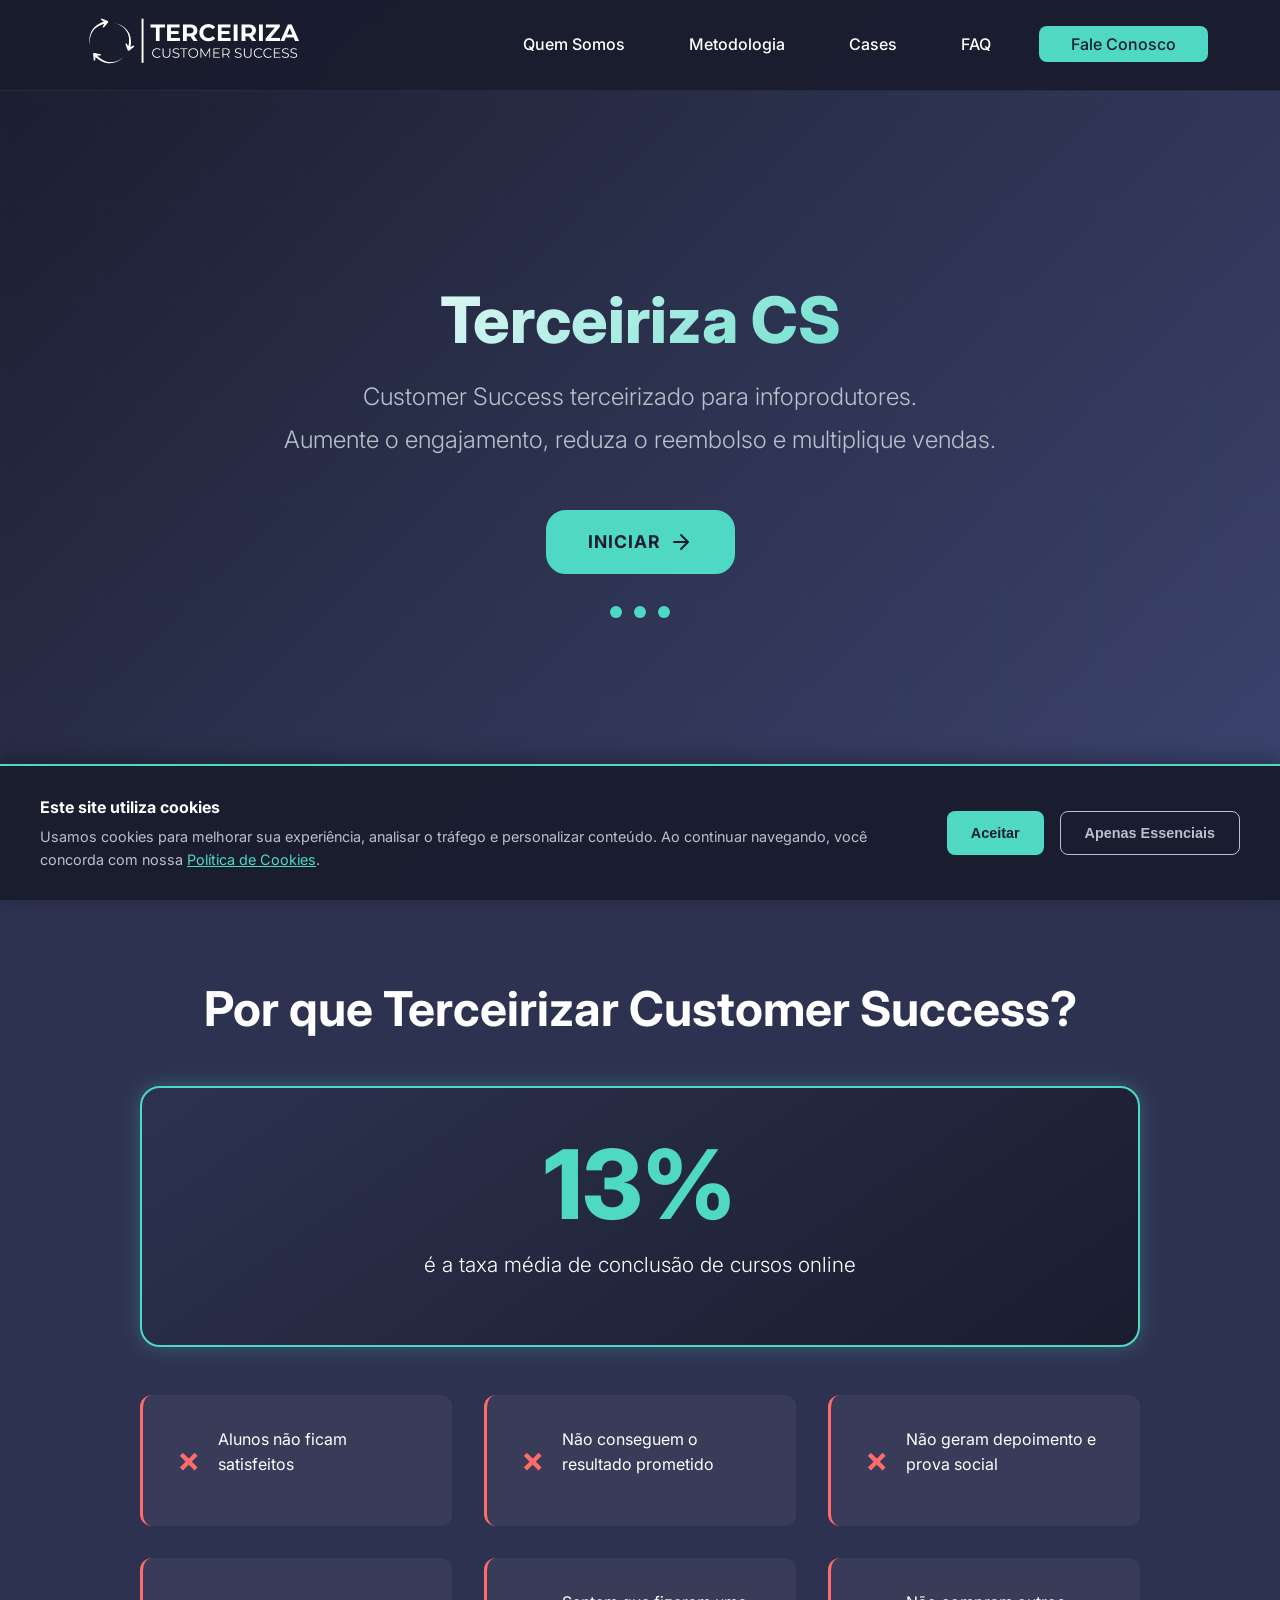
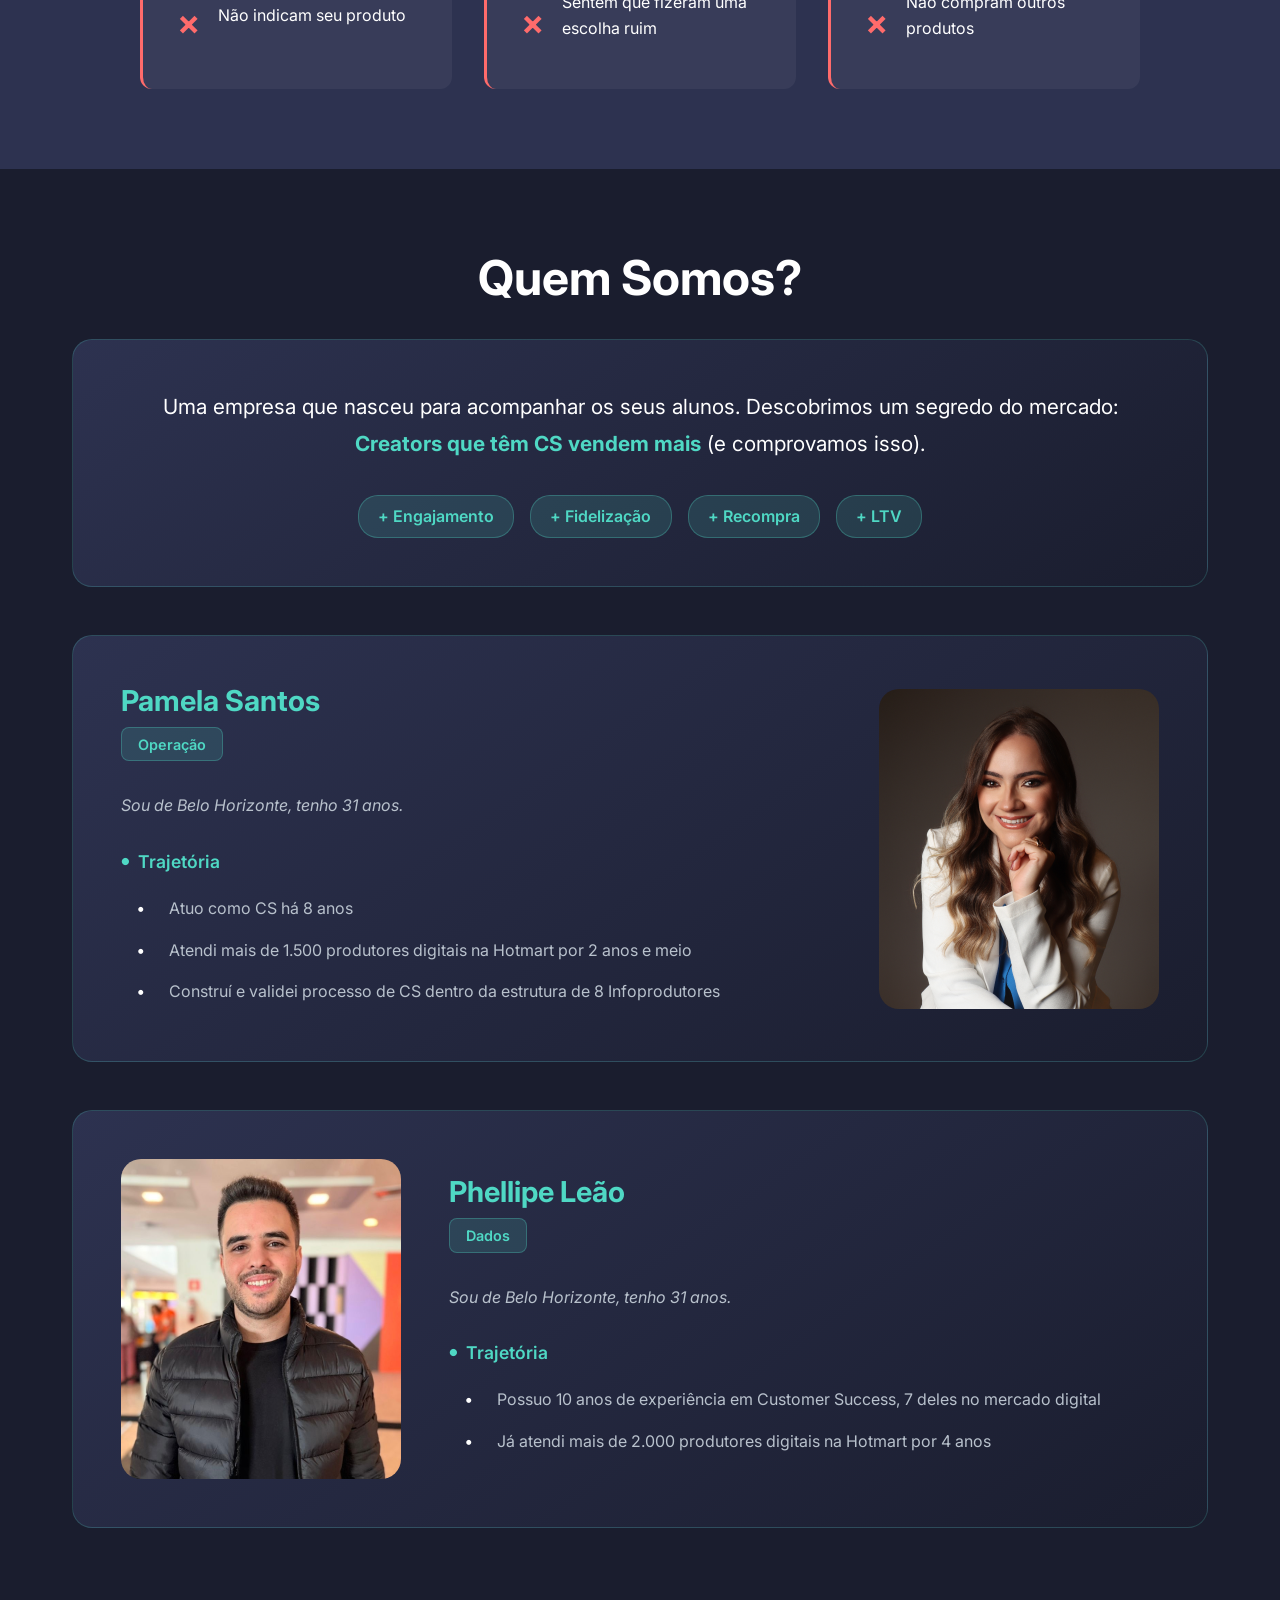
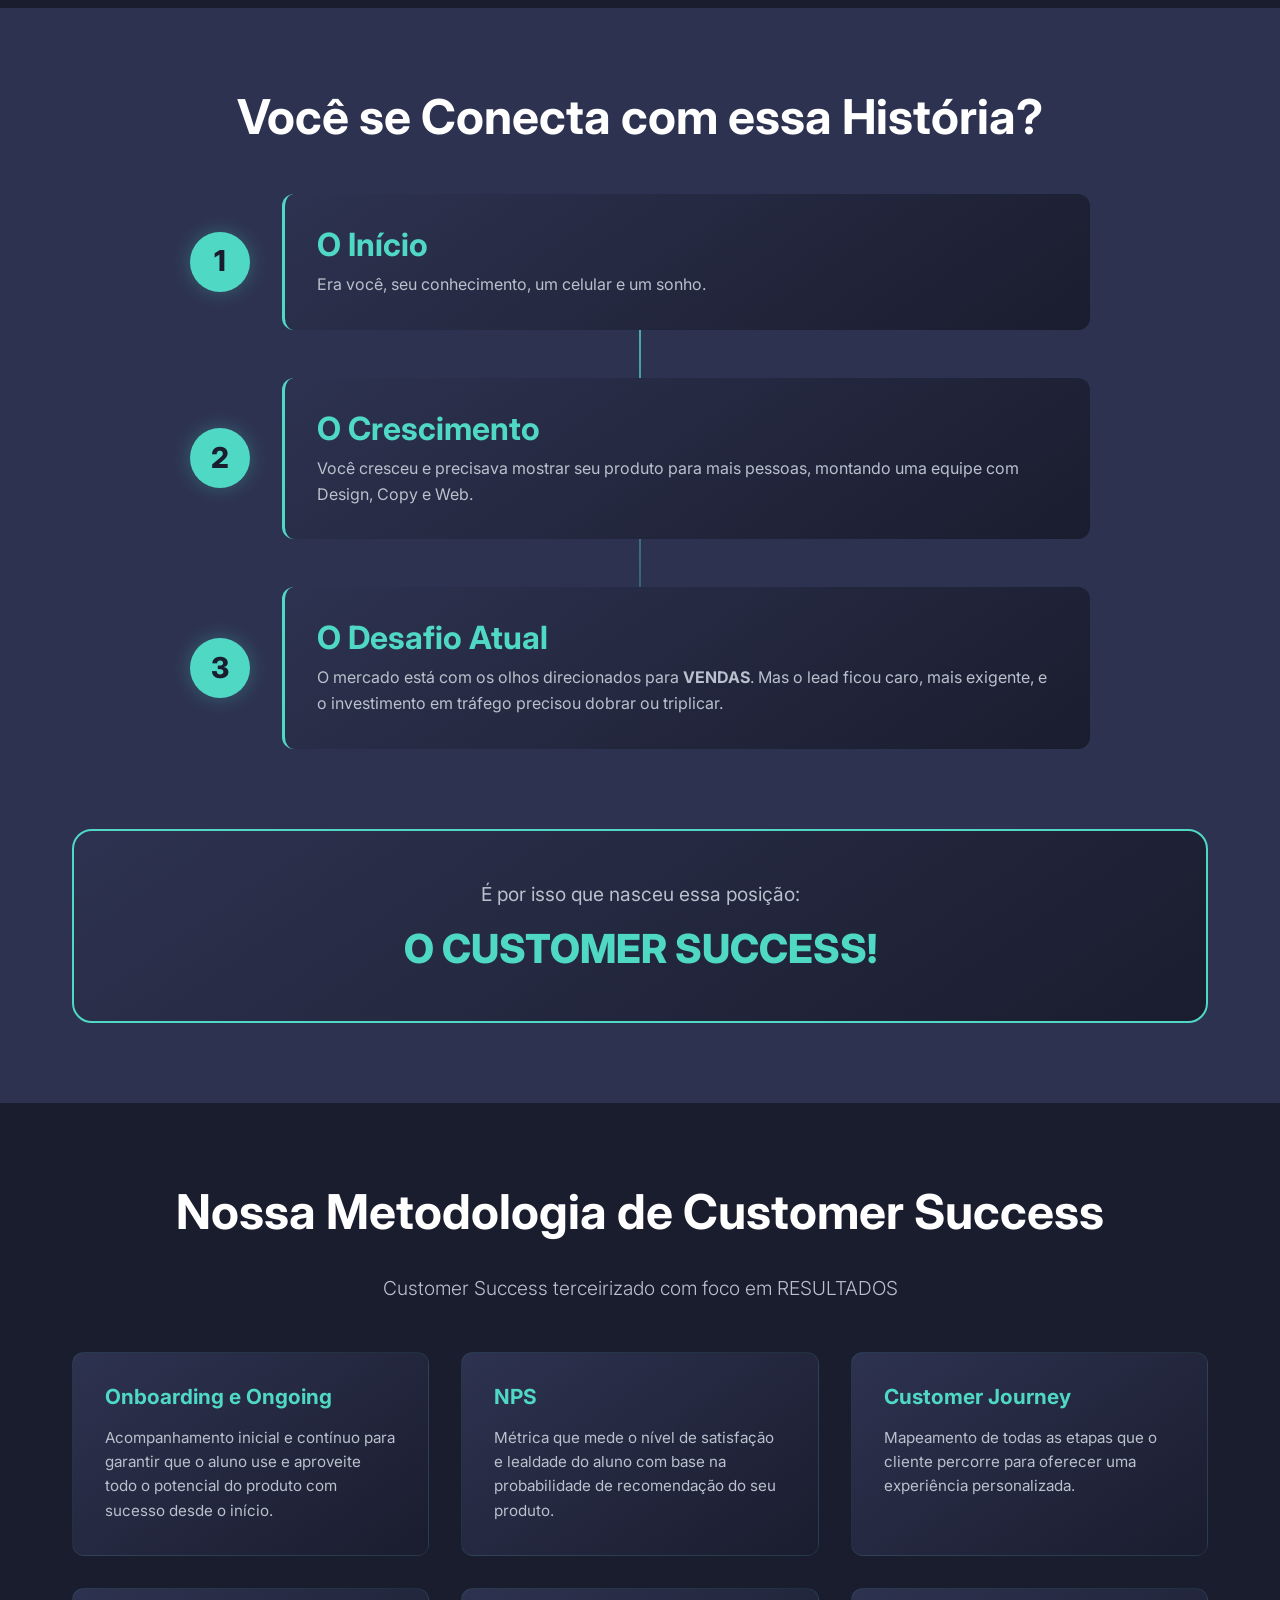
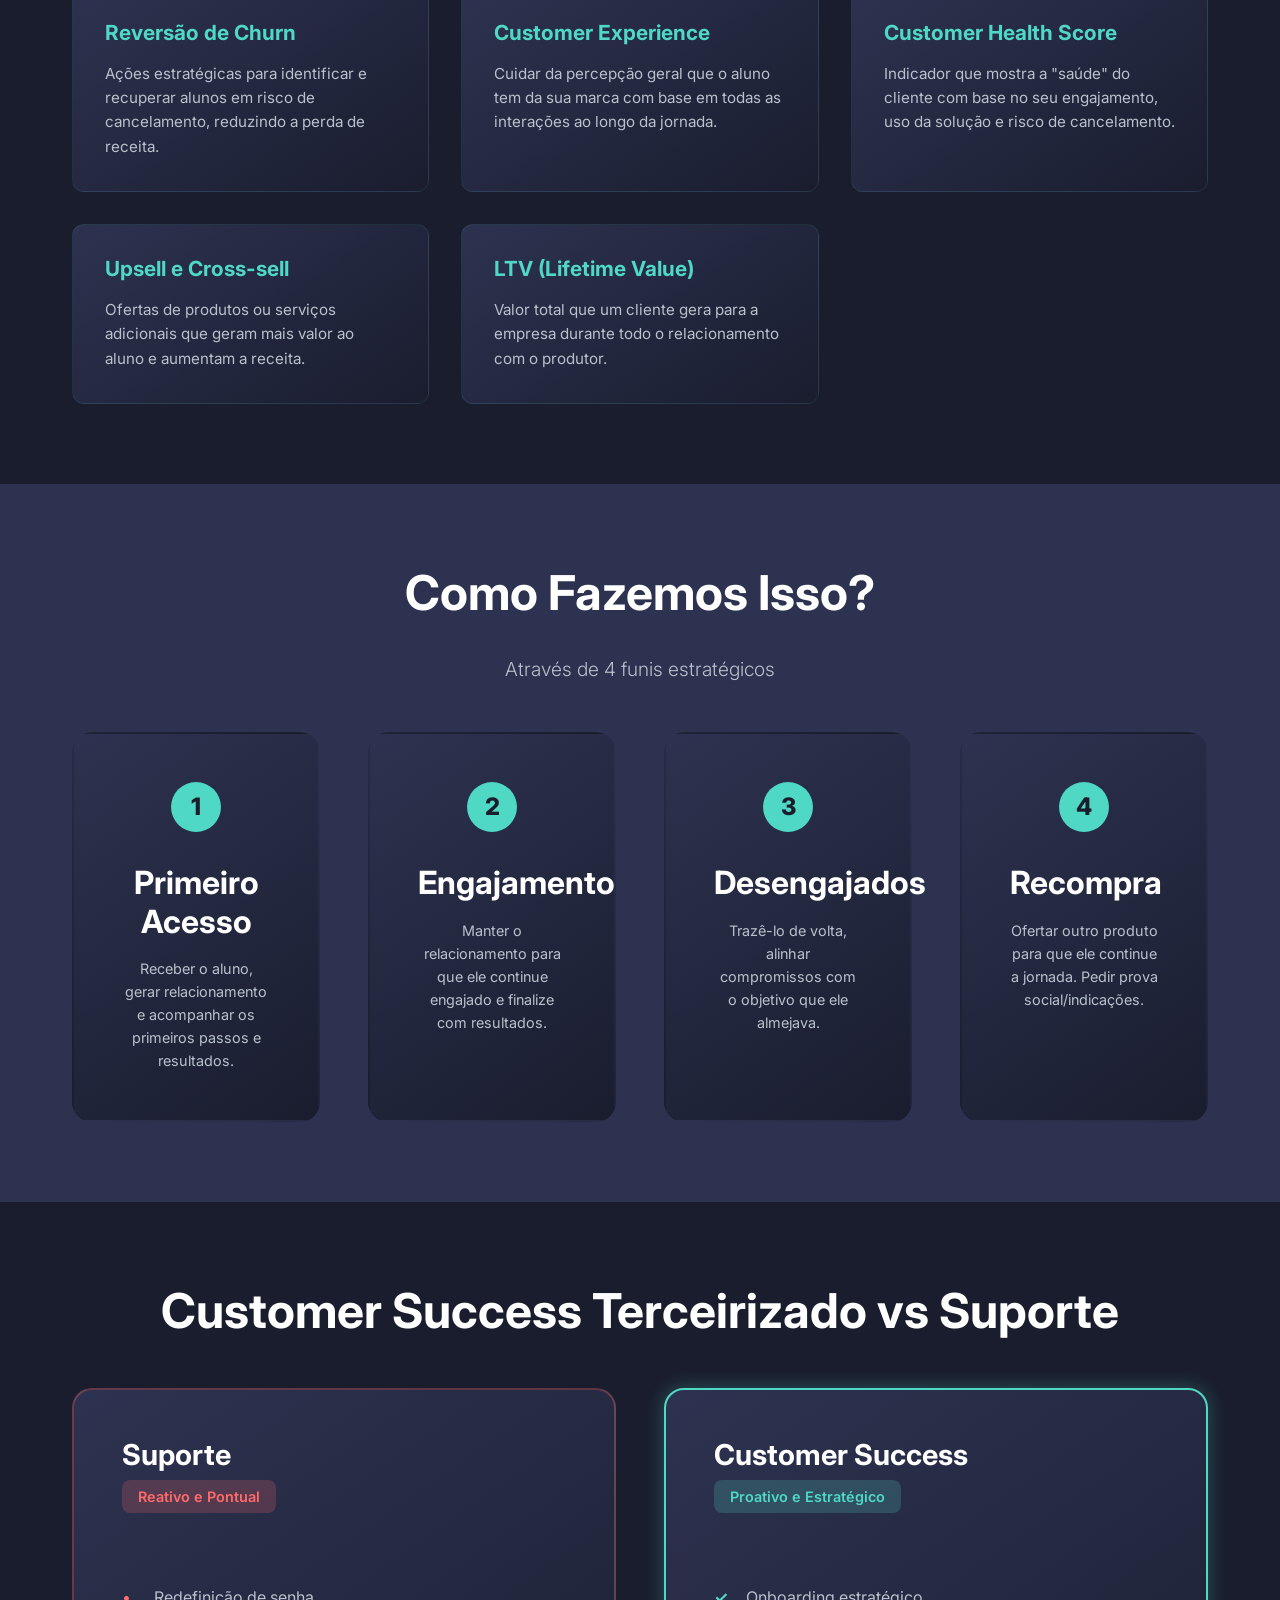
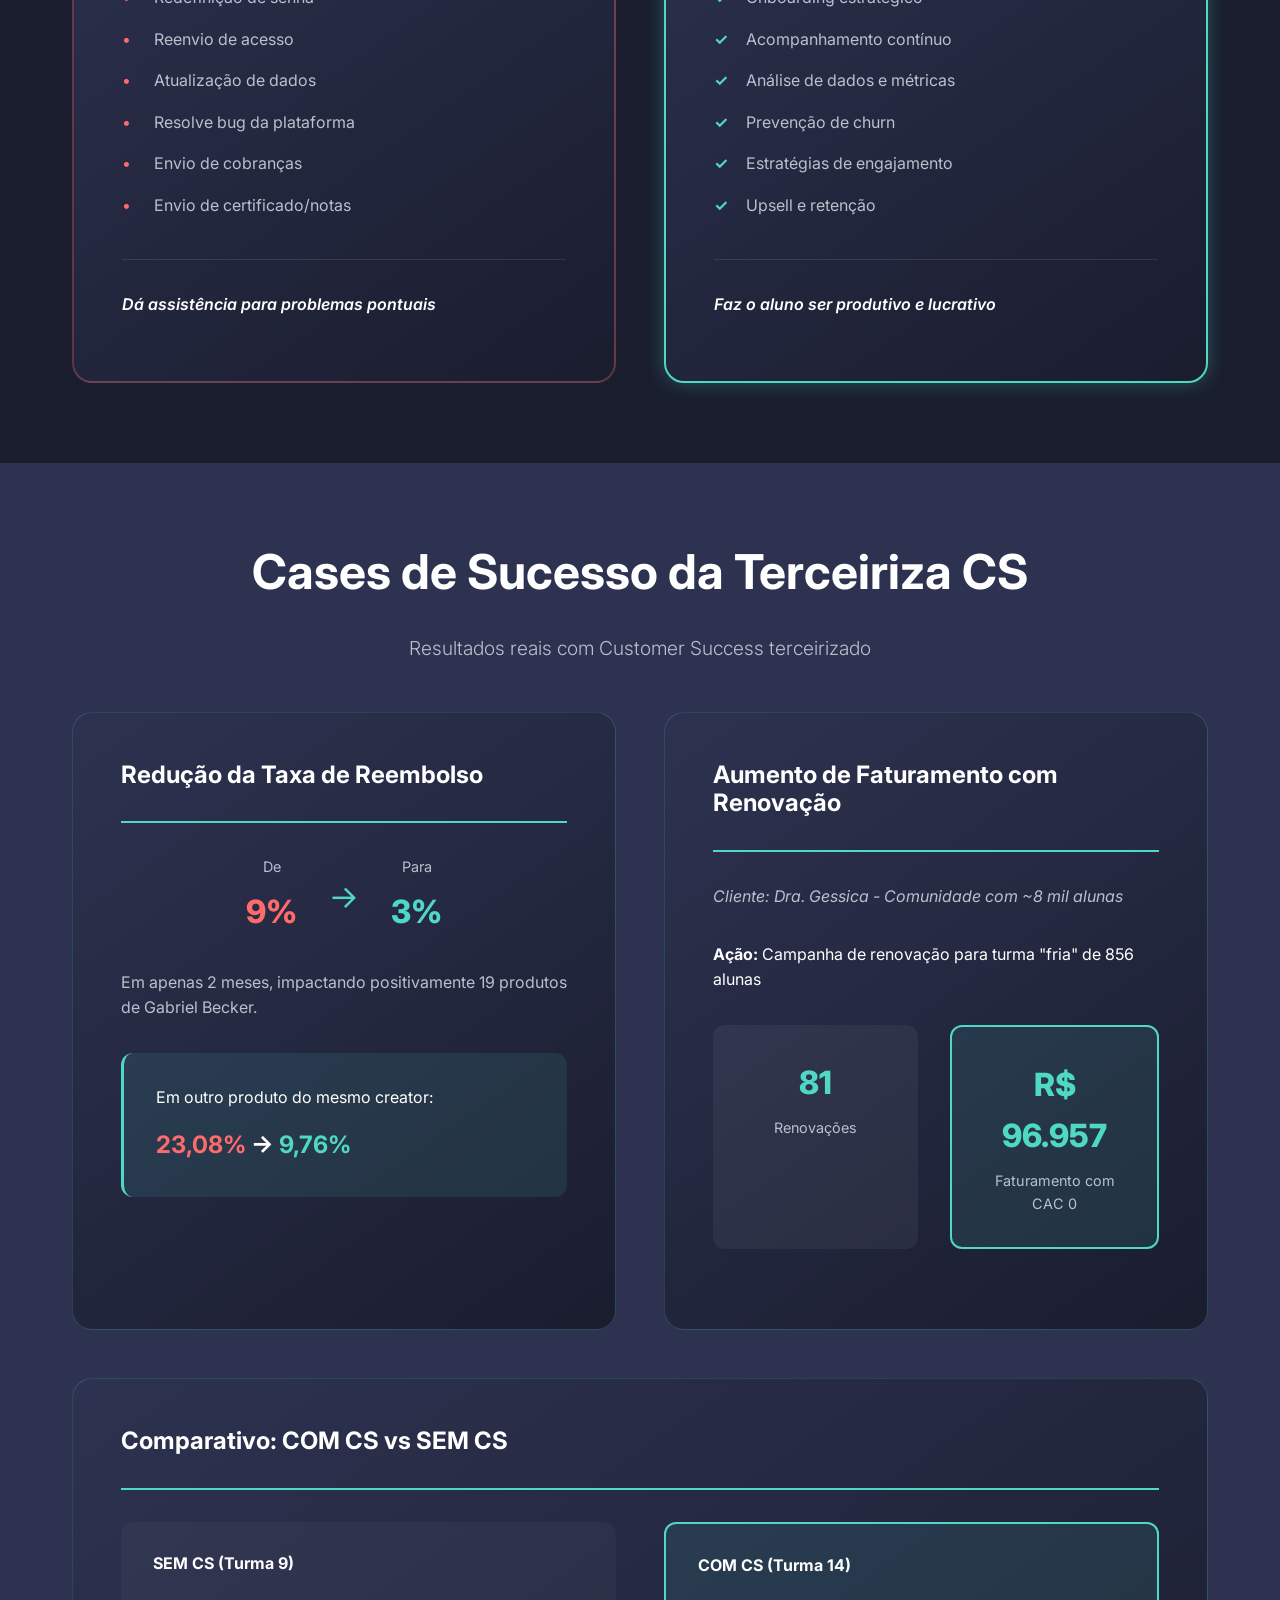
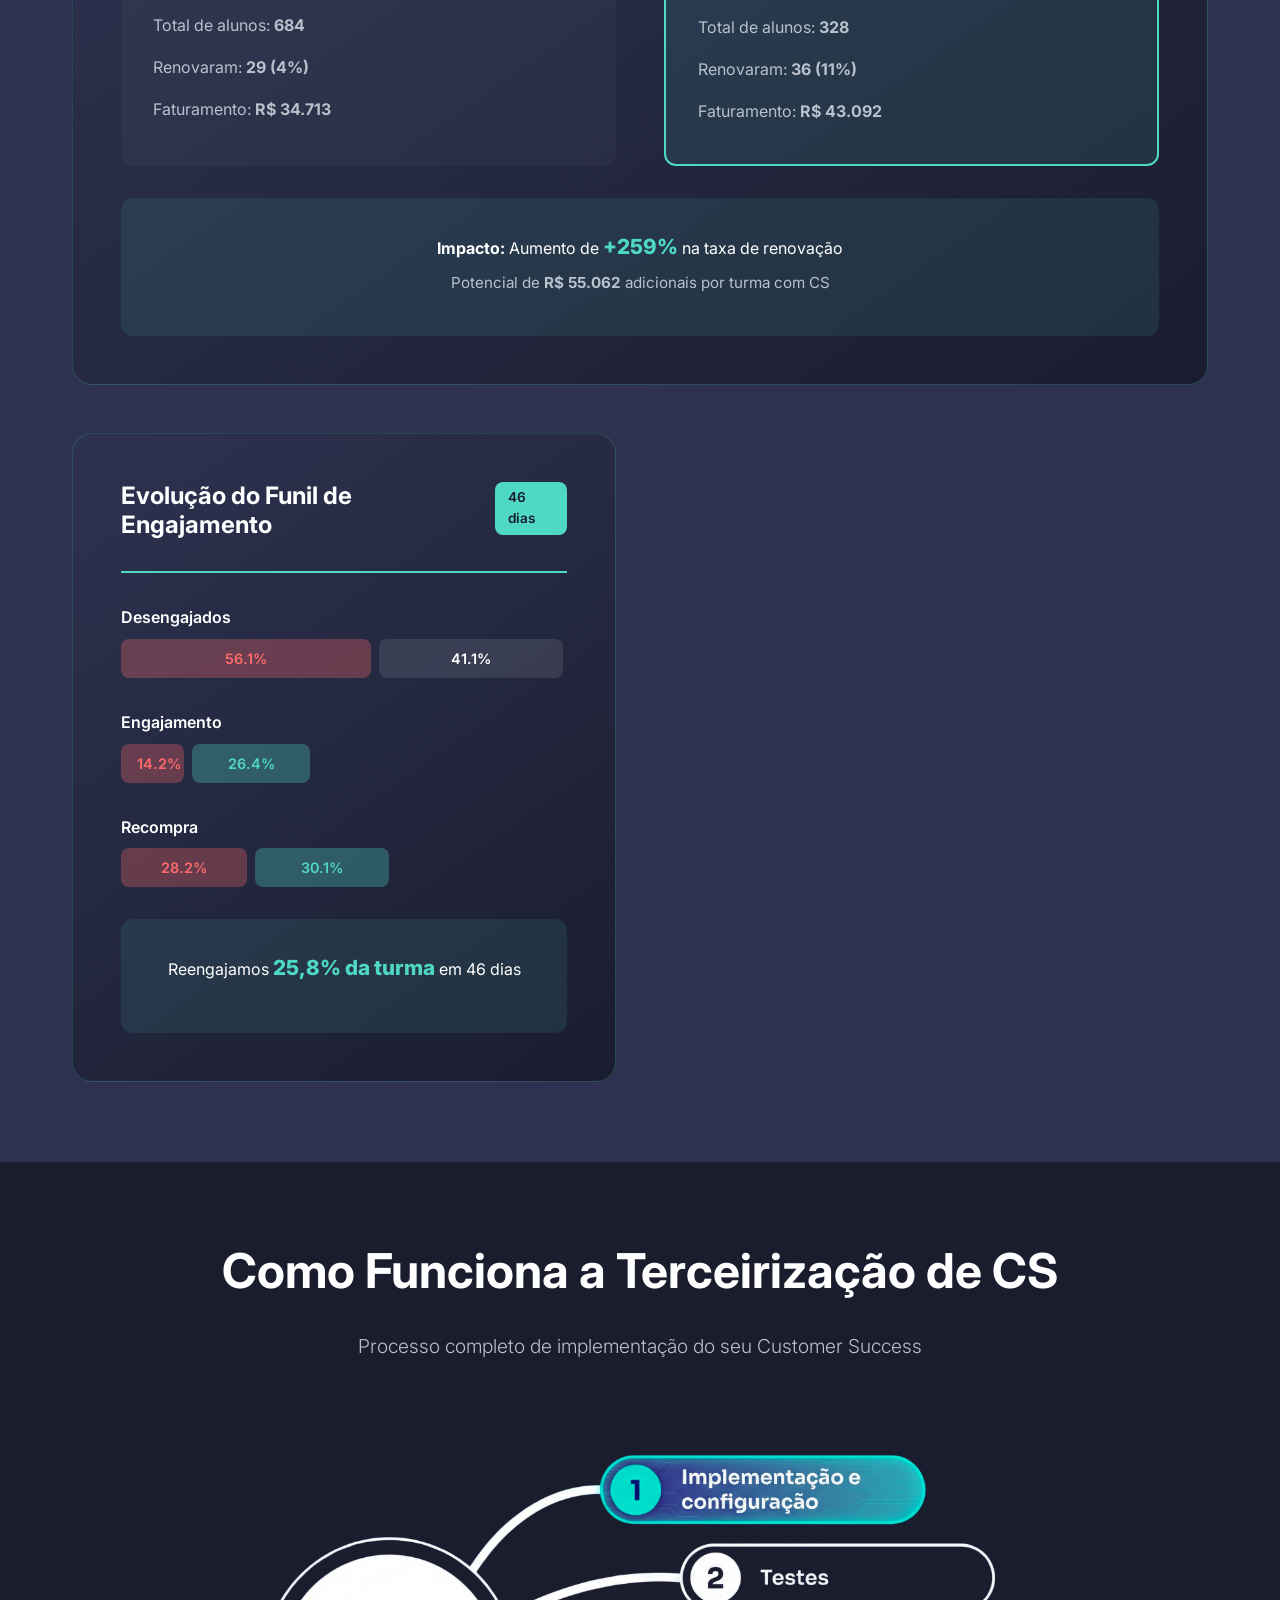
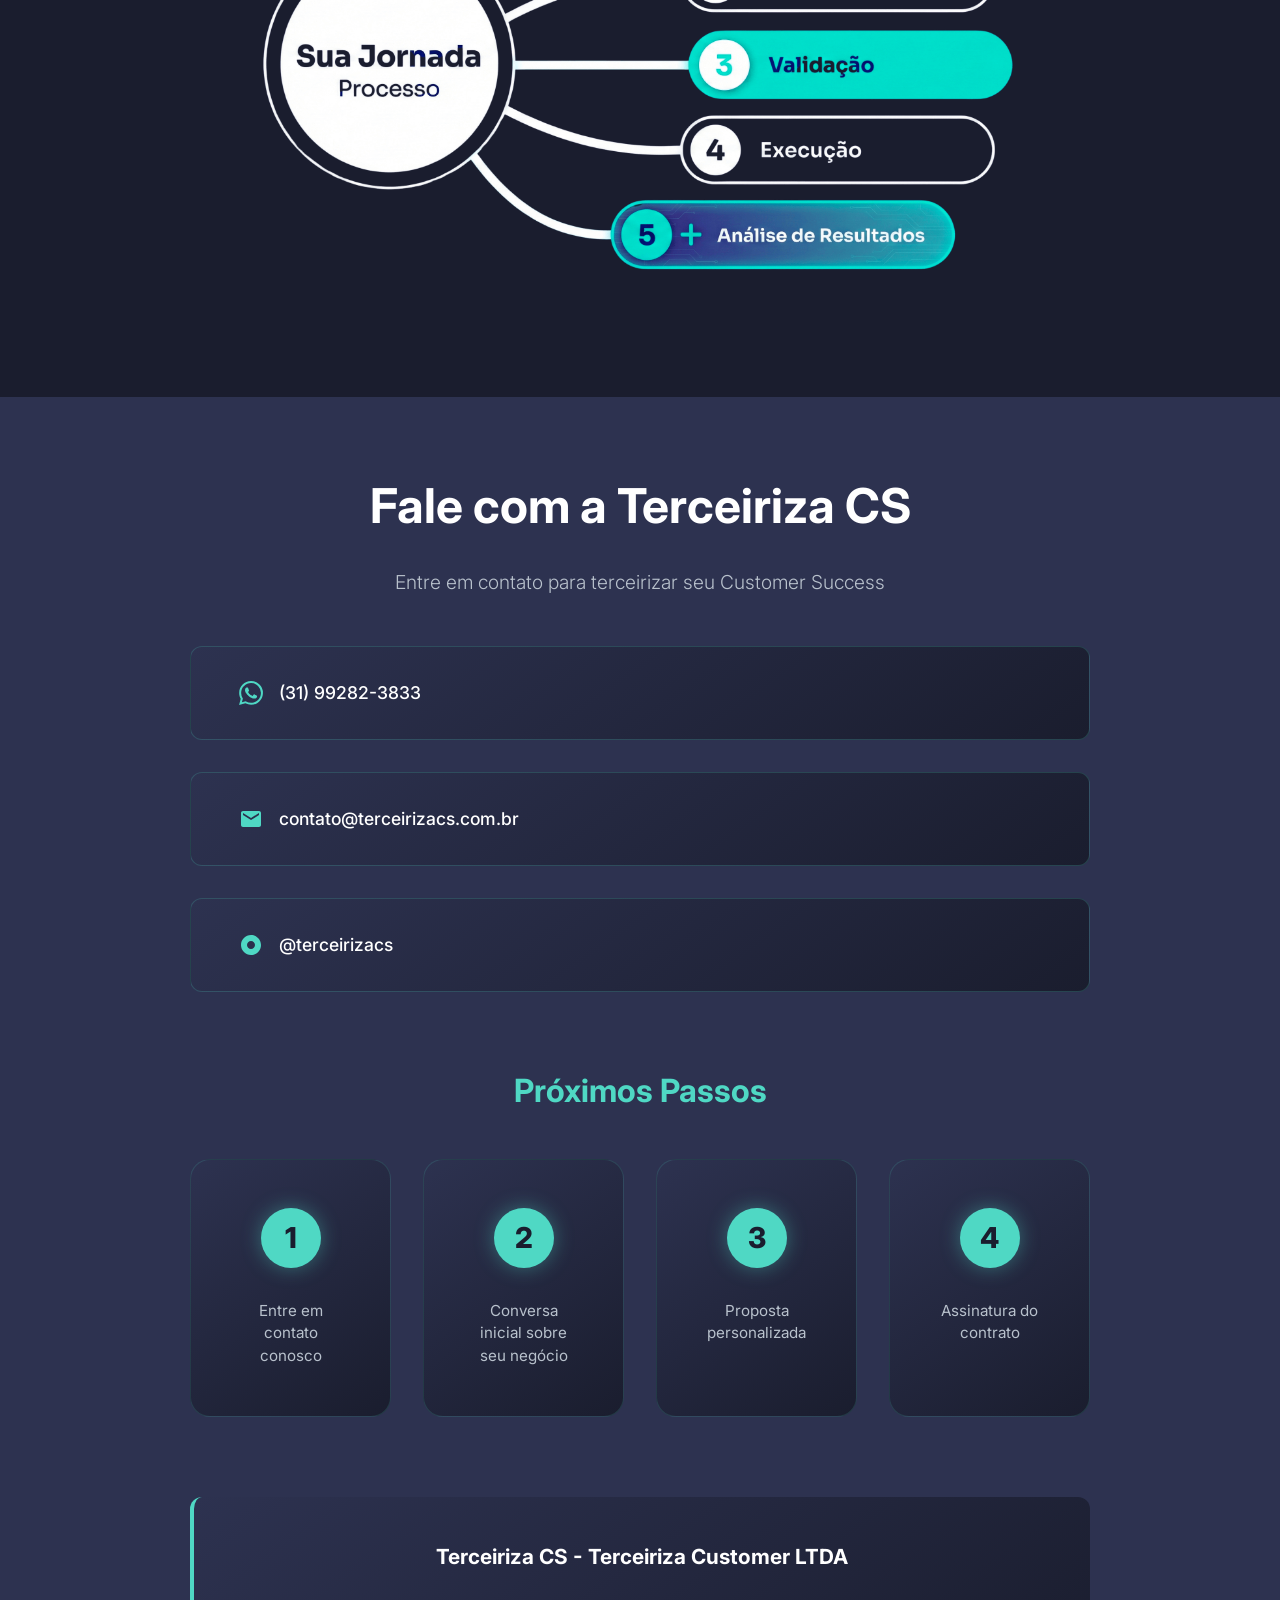
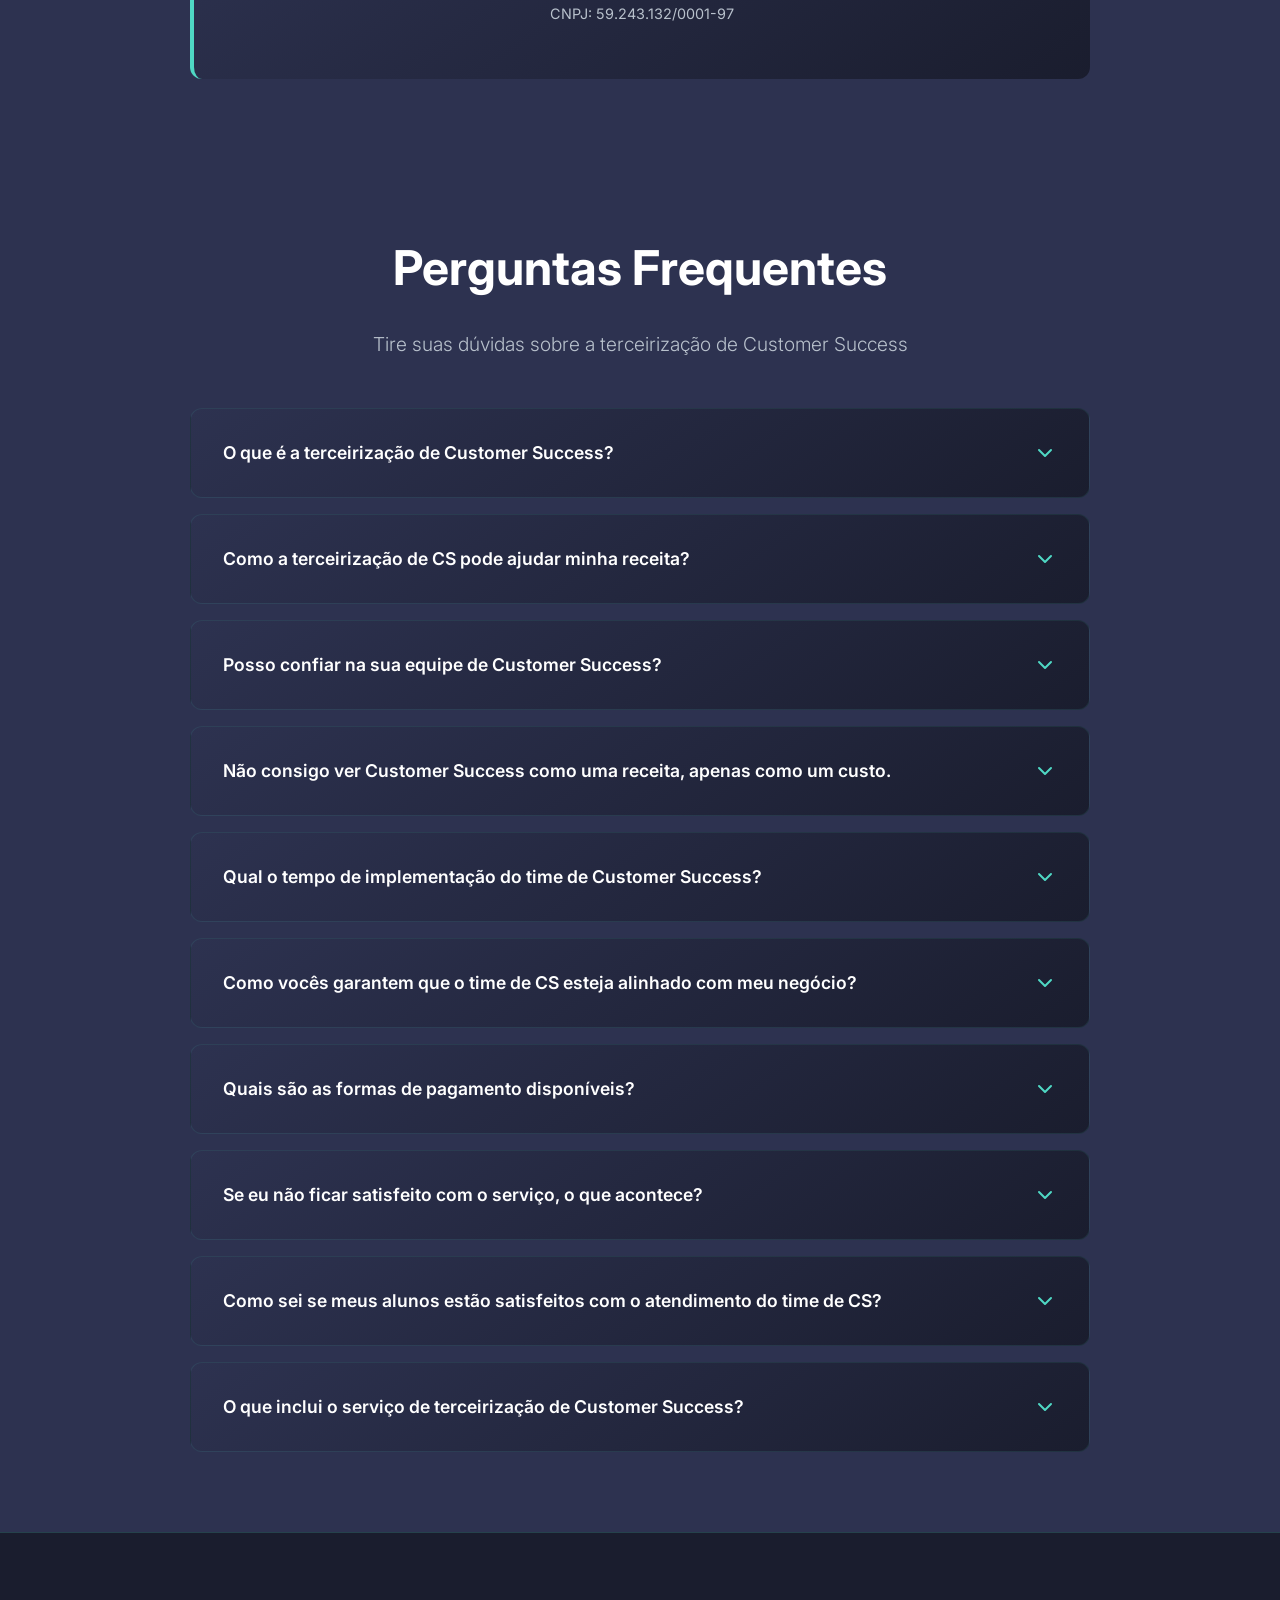
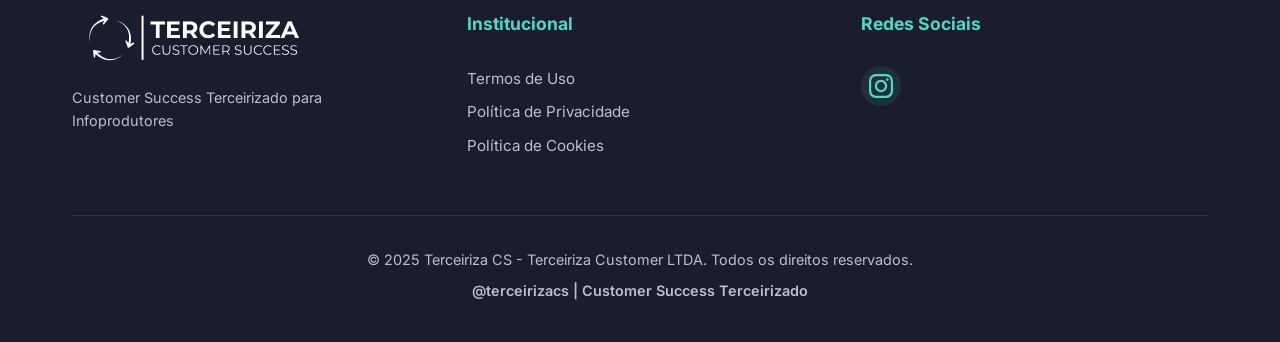
==== index.html @ a87be026 "Site central terceirizacs.com.br" ====
<!DOCTYPE html>
<html lang="pt-BR">

<head>
    <meta charset="UTF-8">
    <meta name="viewport" content="width=device-width, initial-scale=1.0">
    <meta name="description"
        content="Terceiriza CS - Customer Success especializado para infoprodutores. Aumente a conclusão de cursos, reduza churn e multiplique suas vendas com nossa equipe de CS terceirizada.">
    <meta name="keywords"
        content="terceiriza cs, customer success terceirizado, cs para infoprodutores, terceirização customer success, gestão de alunos, conclusão de cursos online, redução de churn, cs infoprodutos, customer success digital">
    <meta name="author" content="Terceiriza CS - Terceiriza Customer LTDA">
    <title>Terceiriza CS | Customer Success Terceirizado para Infoprodutores</title>

    <!-- Open Graph / Facebook -->
    <meta property="og:type" content="website">
    <meta property="og:url" content="https://terceirizacs.com.br/">
    <meta property="og:title" content="Terceiriza CS | Customer Success para Infoprodutores">
    <meta property="og:description"
        content="Aumente a conclusão de cursos e reduza churn com nossa equipe especializada de Customer Success terceirizado.">
    <meta property="og:image" content="https://terceirizacs.com.br/assets/og-image.png">
    <meta property="og:image:width" content="1200">
    <meta property="og:image:height" content="630">
    <meta property="og:image:alt" content="Terceiriza CS - Customer Success Terceirizado">

    <!-- Twitter -->
    <meta property="twitter:card" content="summary_large_image">
    <meta property="twitter:url" content="https://terceirizacs.com.br/">
    <meta property="twitter:title" content="Terceiriza CS | Customer Success para Infoprodutores">
    <meta property="twitter:description"
        content="Aumente a conclusão de cursos e reduza churn com nossa equipe especializada de Customer Success terceirizado.">
    <meta property="twitter:image" content="https://terceirizacs.com.br/assets/og-image.png">

    <!-- Canonical URL -->
    <link rel="canonical" href="https://terceirizacs.com.br/">

    <!-- Favicons (Otimizado para Vercel) -->
    <link rel="icon" type="image/png" sizes="32x32" href="/assets/favicon.png">
    <link rel="apple-touch-icon" href="/assets/favicon.png">
    <meta name="theme-color" content="#4fd8c4">

    <link rel="stylesheet" href="css/style.css">
    <link rel="preconnect" href="https://fonts.googleapis.com">
    <link rel="preconnect" href="https://fonts.gstatic.com" crossorigin>
    <link href="https://fonts.googleapis.com/css2?family=Inter:wght@300;400;600;700;800&display=swap" rel="stylesheet">

    <!-- Structured Data -->
    <script type="application/ld+json">
    {
      "@context": "https://schema.org",
      "@type": "ProfessionalService",
      "name": "Terceiriza CS",
      "legalName": "Terceiriza Customer LTDA",
      "url": "https://terceirizacs.com.br",
      "logo": "https://terceirizacs.com.br/assets/logo.png",
      "description": "Customer Success terceirizado especializado para infoprodutores. Aumentamos a conclusão de cursos, reduzimos churn e multiplicamos vendas.",
      "founder": {
        "@type": "Person",
        "name": "Pamela Santos",
        "jobTitle": "Especialista em Customer Success"
      },
      "contactPoint": {
        "@type": "ContactPoint",
        "telephone": "+55-31-99282-3833",
        "contactType": "Customer Service",
        "email": "contato@terceirizacs.com.br"
      },
      "sameAs": [
        "https://www.instagram.com/terceirizacs"
      ]
    }
    </script>
</head>

<body>
    <!-- Header/Navigation -->
    <header class="header">
        <nav class="nav-container">
            <div class="logo">
                <img src="assets/logo.png" alt="Terceiriza CS - Customer Success para Infoprodutores" class="logo-img">
            </div>
            <ul class="nav-menu">
                <li><a href="#quem-somos">Quem Somos</a></li>
                <li><a href="#metodologia">Metodologia</a></li>
                <li><a href="#cases">Cases</a></li>
                <li><a href="#faq">FAQ</a></li>
                <li><a href="#contato" class="btn-contato">Fale Conosco</a></li>
            </ul>
            <div class="hamburger">
                <span></span>
                <span></span>
                <span></span>
            </div>
        </nav>
    </header>

    <!-- Hero Section -->
    <section class="hero">
        <div class="hero-content">
            <h1 class="hero-title">Terceiriza CS</h1>
            <p class="hero-subtitle">
                Customer Success terceirizado para infoprodutores.<br>
                Aumente o engajamento, reduza o reembolso e multiplique vendas.
            </p>
            <a href="#contato" class="btn-primary">
                INICIAR
                <svg width="24" height="24" viewBox="0 0 24 24" fill="none" xmlns="http://www.w3.org/2000/svg">
                    <path d="M5 12H19M19 12L12 5M19 12L12 19" stroke="currentColor" stroke-width="2"
                        stroke-linecap="round" stroke-linejoin="round" />
                </svg>
            </a>
        </div>
        <div class="hero-dots">
            <span class="dot"></span>
            <span class="dot"></span>
            <span class="dot"></span>
        </div>
    </section>

    <!-- O Problema Section -->
    <section class="problema-section">
        <div class="container">
            <div class="problema-content">
                <h2 class="section-title">Por que Terceirizar Customer Success?</h2>
                <div class="stat-highlight">
                    <span class="stat-number">13%</span>
                    <p class="stat-text">é a taxa média de conclusão de cursos online</p>
                </div>
                <div class="problema-grid">
                    <div class="problema-item">
                        <div class="problema-icon">✗</div>
                        <p>Alunos não ficam satisfeitos</p>
                    </div>
                    <div class="problema-item">
                        <div class="problema-icon">✗</div>
                        <p>Não conseguem o resultado prometido</p>
                    </div>
                    <div class="problema-item">
                        <div class="problema-icon">✗</div>
                        <p>Não geram depoimento e prova social</p>
                    </div>
                    <div class="problema-item">
                        <div class="problema-icon">✗</div>
                        <p>Não indicam seu produto</p>
                    </div>
                    <div class="problema-item">
                        <div class="problema-icon">✗</div>
                        <p>Sentem que fizeram uma escolha ruim</p>
                    </div>
                    <div class="problema-item">
                        <div class="problema-icon">✗</div>
                        <p>Não compram outros produtos</p>
                    </div>
                </div>
            </div>
        </div>
    </section>

    <!-- Quem Somos Section -->
    <section id="quem-somos" class="quem-somos-section">
        <div class="container">
            <h2 class="section-title">Quem Somos?</h2>
            <div class="intro-box">
                <p class="section-intro-highlight">Uma empresa que nasceu para acompanhar os seus alunos. Descobrimos um
                    segredo do mercado: <strong>Creators que têm CS vendem mais</strong> (e comprovamos isso).</p>
                <div class="benefits-tags">
                    <span class="benefit-tag">+ Engajamento</span>
                    <span class="benefit-tag">+ Fidelização</span>
                    <span class="benefit-tag">+ Recompra</span>
                    <span class="benefit-tag">+ LTV</span>
                </div>
            </div>

            <!-- Pamela Santos -->
            <div class="team-member-horizontal">
                <div class="member-content">
                    <div class="member-header">
                        <h3>Pamela Santos</h3>
                        <span class="member-role">Operação</span>
                    </div>
                    <p class="member-location">Sou de Belo Horizonte, tenho 31 anos.</p>
                    <div class="member-trajectory">
                        <h4 class="trajectory-title">Trajetória</h4>
                        <ul class="member-achievements">
                            <li>Atuo como CS há 8 anos</li>
                            <li>Atendi mais de 1.500 produtores digitais na Hotmart por 2 anos e meio</li>
                            <li>Construí e validei processo de CS dentro da estrutura de 8 Infoprodutores</li>
                        </ul>
                    </div>
                </div>
                <div class="member-photo">
                    <img src="assets/pamela.png" alt="Pamela Santos - Especialista em Operação de Customer Success"
                        loading="lazy">
                </div>
            </div>

            <!-- Phellipe Leão -->
            <div class="team-member-horizontal reverse">
                <div class="member-content">
                    <div class="member-header">
                        <h3>Phellipe Leão</h3>
                        <span class="member-role">Dados</span>
                    </div>
                    <p class="member-location">Sou de Belo Horizonte, tenho 31 anos.</p>
                    <div class="member-trajectory">
                        <h4 class="trajectory-title">Trajetória</h4>
                        <ul class="member-achievements">
                            <li>Possuo 10 anos de experiência em Customer Success, 7 deles no mercado digital</li>
                            <li>Já atendi mais de 2.000 produtores digitais na Hotmart por 4 anos</li>
                        </ul>
                    </div>
                </div>
                <div class="member-photo">
                    <img src="assets/phellipe.png" alt="Phellipe Leão - Especialista em Dados de Customer Success"
                        loading="lazy">
                </div>
            </div>
        </div>
    </section>

    <!-- Sua História Section -->
    <section class="historia-section">
        <div class="container">
            <h2 class="section-title">Você se Conecta com essa História?</h2>
            <div class="timeline">
                <div class="timeline-item">
                    <div class="timeline-number">1</div>
                    <div class="timeline-content">
                        <h3>O Início</h3>
                        <p>Era você, seu conhecimento, um celular e um sonho.</p>
                    </div>
                </div>
                <div class="timeline-item">
                    <div class="timeline-number">2</div>
                    <div class="timeline-content">
                        <h3>O Crescimento</h3>
                        <p>Você cresceu e precisava mostrar seu produto para mais pessoas, montando uma equipe com
                            Design, Copy e Web.</p>
                    </div>
                </div>
                <div class="timeline-item">
                    <div class="timeline-number">3</div>
                    <div class="timeline-content">
                        <h3>O Desafio Atual</h3>
                        <p>O mercado está com os olhos direcionados para <strong>VENDAS</strong>. Mas o lead ficou caro,
                            mais exigente, e o investimento em tráfego precisou dobrar ou triplicar.</p>
                    </div>
                </div>
            </div>
            <div class="cta-box">
                <p class="cta-text">É por isso que nasceu essa posição:</p>
                <h3 class="cta-highlight">O CUSTOMER SUCCESS!</h3>
            </div>
        </div>
    </section>

    <!-- Metodologia Section -->
    <section id="metodologia" class="metodologia-section">
        <div class="container">
            <h2 class="section-title">Nossa Metodologia de Customer Success</h2>
            <p class="section-subtitle">Customer Success terceirizado com foco em RESULTADOS</p>
            <div class="metodologia-grid">
                <div class="metodologia-card">
                    <h3>Onboarding e Ongoing</h3>
                    <p>Acompanhamento inicial e contínuo para garantir que o aluno use e aproveite todo o potencial do
                        produto com sucesso desde o início.</p>
                </div>
                <div class="metodologia-card">
                    <h3>NPS</h3>
                    <p>Métrica que mede o nível de satisfação e lealdade do aluno com base na probabilidade de
                        recomendação do seu produto.</p>
                </div>
                <div class="metodologia-card">
                    <h3>Customer Journey</h3>
                    <p>Mapeamento de todas as etapas que o cliente percorre para oferecer uma experiência personalizada.
                    </p>
                </div>
                <div class="metodologia-card">
                    <h3>Reversão de Churn</h3>
                    <p>Ações estratégicas para identificar e recuperar alunos em risco de cancelamento, reduzindo a
                        perda de receita.</p>
                </div>
                <div class="metodologia-card">
                    <h3>Customer Experience</h3>
                    <p>Cuidar da percepção geral que o aluno tem da sua marca com base em todas as interações ao longo
                        da jornada.</p>
                </div>
                <div class="metodologia-card">
                    <h3>Customer Health Score</h3>
                    <p>Indicador que mostra a "saúde" do cliente com base no seu engajamento, uso da solução e risco de
                        cancelamento.</p>
                </div>
                <div class="metodologia-card">
                    <h3>Upsell e Cross-sell</h3>
                    <p>Ofertas de produtos ou serviços adicionais que geram mais valor ao aluno e aumentam a receita.
                    </p>
                </div>
                <div class="metodologia-card">
                    <h3>LTV (Lifetime Value)</h3>
                    <p>Valor total que um cliente gera para a empresa durante todo o relacionamento com o produtor.</p>
                </div>
            </div>
        </div>
    </section>

    <!-- Funis Section -->
    <section class="funis-section">
        <div class="container">
            <h2 class="section-title">Como Fazemos Isso?</h2>
            <p class="section-subtitle">Através de 4 funis estratégicos</p>
            <div class="funis-grid">
                <div class="funil-card">
                    <div class="funil-number">1</div>
                    <h3>Primeiro Acesso</h3>
                    <p>Receber o aluno, gerar relacionamento e acompanhar os primeiros passos e resultados.</p>
                </div>
                <div class="funil-card">
                    <div class="funil-number">2</div>
                    <h3>Engajamento</h3>
                    <p>Manter o relacionamento para que ele continue engajado e finalize com resultados.</p>
                </div>
                <div class="funil-card">
                    <div class="funil-number">3</div>
                    <h3>Desengajados</h3>
                    <p>Trazê-lo de volta, alinhar compromissos com o objetivo que ele almejava.</p>
                </div>
                <div class="funil-card">
                    <div class="funil-number">4</div>
                    <h3>Recompra</h3>
                    <p>Ofertar outro produto para que ele continue a jornada. Pedir prova social/indicações.</p>
                </div>
            </div>
        </div>
    </section>

    <!-- CS vs Suporte Section -->
    <section class="diferenca-section">
        <div class="container">
            <h2 class="section-title">Customer Success Terceirizado vs Suporte</h2>
            <div class="comparison-grid">
                <div class="comparison-card suporte">
                    <h3>Suporte</h3>
                    <p class="comparison-type">Reativo e Pontual</p>
                    <ul class="comparison-list">
                        <li>Redefinição de senha</li>
                        <li>Reenvio de acesso</li>
                        <li>Atualização de dados</li>
                        <li>Resolve bug da plataforma</li>
                        <li>Envio de cobranças</li>
                        <li>Envio de certificado/notas</li>
                    </ul>
                    <p class="comparison-desc">Dá assistência para problemas pontuais</p>
                </div>
                <div class="comparison-card cs">
                    <h3>Customer Success</h3>
                    <p class="comparison-type">Proativo e Estratégico</p>
                    <ul class="comparison-list">
                        <li>Onboarding estratégico</li>
                        <li>Acompanhamento contínuo</li>
                        <li>Análise de dados e métricas</li>
                        <li>Prevenção de churn</li>
                        <li>Estratégias de engajamento</li>
                        <li>Upsell e retenção</li>
                    </ul>
                    <p class="comparison-desc">Faz o aluno ser produtivo e lucrativo</p>
                </div>
            </div>
        </div>
    </section>

    <!-- Cases Section -->
    <section id="cases" class="cases-section">
        <div class="container">
            <h2 class="section-title">Cases de Sucesso da Terceiriza CS</h2>
            <p class="section-subtitle">Resultados reais com Customer Success terceirizado</p>

            <div class="cases-grid">
                <div class="case-card">
                    <div class="case-header">
                        <h3>Redução da Taxa de Reembolso</h3>
                    </div>
                    <div class="case-stats">
                        <div class="stat-item">
                            <span class="stat-label">De</span>
                            <span class="stat-value bad">9%</span>
                        </div>
                        <div class="stat-arrow">→</div>
                        <div class="stat-item">
                            <span class="stat-label">Para</span>
                            <span class="stat-value good">3%</span>
                        </div>
                    </div>
                    <p class="case-description">Em apenas 2 meses, impactando positivamente 19 produtos de Gabriel
                        Becker.
                    </p>
                    <div class="case-highlight">
                        <p>Em outro produto do mesmo creator:</p>
                        <div class="case-stats-inline">
                            <span class="bad">23,08%</span> → <span class="good">9,76%</span>
                        </div>
                    </div>
                </div>

                <div class="case-card">
                    <div class="case-header">
                        <h3>Aumento de Faturamento com Renovação</h3>
                    </div>
                    <p class="case-client">Cliente: Dra. Gessica - Comunidade com ~8 mil alunas</p>
                    <div class="case-details">
                        <p><strong>Ação:</strong> Campanha de renovação para turma "fria" de 856 alunas</p>
                        <div class="case-results">
                            <div class="result-item">
                                <span class="result-number">81</span>
                                <span class="result-label">Renovações</span>
                            </div>
                            <div class="result-item highlight">
                                <span class="result-number">R$ 96.957</span>
                                <span class="result-label">Faturamento com CAC 0</span>
                            </div>
                        </div>
                    </div>
                </div>

                <div class="case-card wide">
                    <div class="case-header">
                        <h3>Comparativo: COM CS vs SEM CS</h3>
                    </div>
                    <div class="comparison-results">
                        <div class="result-column">
                            <h4>SEM CS (Turma 9)</h4>
                            <ul>
                                <li>Total de alunos: <strong>684</strong></li>
                                <li>Renovaram: <strong>29 (4%)</strong></li>
                                <li>Faturamento: <strong>R$ 34.713</strong></li>
                            </ul>
                        </div>
                        <div class="result-column highlight-column">
                            <h4>COM CS (Turma 14)</h4>
                            <ul>
                                <li>Total de alunos: <strong>328</strong></li>
                                <li>Renovaram: <strong>36 (11%)</strong></li>
                                <li>Faturamento: <strong>R$ 43.092</strong></li>
                            </ul>
                        </div>
                    </div>
                    <div class="case-impact">
                        <p><strong>Impacto:</strong> Aumento de <span class="highlight-text">+259%</span> na taxa de
                            renovação</p>
                        <p class="potential">Potencial de <strong>R$ 55.062</strong> adicionais por turma com CS</p>
                    </div>
                </div>

                <div class="case-card">
                    <div class="case-header">
                        <h3>Evolução do Funil de Engajamento</h3>
                        <span class="case-period">46 dias</span>
                    </div>
                    <div class="evolution-stats">
                        <div class="evolution-item">
                            <span class="evolution-label">Desengajados</span>
                            <div class="evolution-bar">
                                <span class="bar-before" style="width: 56.1%">56.1%</span>
                                <span class="bar-after" style="width: 41.1%">41.1%</span>
                            </div>
                        </div>
                        <div class="evolution-item">
                            <span class="evolution-label">Engajamento</span>
                            <div class="evolution-bar">
                                <span class="bar-before" style="width: 14.2%">14.2%</span>
                                <span class="bar-after good" style="width: 26.4%">26.4%</span>
                            </div>
                        </div>
                        <div class="evolution-item">
                            <span class="evolution-label">Recompra</span>
                            <div class="evolution-bar">
                                <span class="bar-before" style="width: 28.2%">28.2%</span>
                                <span class="bar-after good" style="width: 30.1%">30.1%</span>
                            </div>
                        </div>
                    </div>
                    <div class="case-conclusion">
                        <p>Reengajamos <strong class="highlight-text">25,8% da turma</strong> em 46 dias</p>
                    </div>
                </div>
            </div>
        </div>
    </section>

    <!-- Processo Section -->
    <section class="processo-section">
        <div class="container">
            <h2 class="section-title">Como Funciona a Terceirização de CS</h2>
            <p class="section-subtitle">Processo completo de implementação do seu Customer Success</p>
            <div class="processo-image">
                <img src="assets/como-funciona.png"
                    alt="Processo de implementação do Customer Success: 1. Implementação e configuração, 2. Testes, 3. Validação, 4. Execução, 5. Análise de Resultados"
                    loading="lazy">
            </div>
        </div>
    </section>

    <!-- Contact Section -->
    <section id="contato" class="contact-section">
        <div class="container">
            <h2 class="section-title">Fale com a Terceiriza CS</h2>
            <p class="section-subtitle">Entre em contato para terceirizar seu Customer Success</p>

            <div class="contact-content">
                <div class="contact-methods">
                    <a href="https://wa.me/5531992823833" target="_blank" rel="noopener noreferrer"
                        class="contact-item">
                        <svg width="24" height="24" viewBox="0 0 24 24" fill="none" xmlns="http://www.w3.org/2000/svg">
                            <path
                                d="M17.472 14.382c-.297-.149-1.758-.867-2.03-.967-.273-.099-.471-.148-.67.15-.197.297-.767.966-.94 1.164-.173.199-.347.223-.644.075-.297-.15-1.255-.463-2.39-1.475-.883-.788-1.48-1.761-1.653-2.059-.173-.297-.018-.458.13-.606.134-.133.298-.347.446-.52.149-.174.198-.298.298-.497.099-.198.05-.371-.025-.52-.075-.149-.669-1.612-.916-2.207-.242-.579-.487-.5-.669-.51-.173-.008-.371-.01-.57-.01-.198 0-.52.074-.792.372-.272.297-1.04 1.016-1.04 2.479 0 1.462 1.065 2.875 1.213 3.074.149.198 2.096 3.2 5.077 4.487.709.306 1.262.489 1.694.625.712.227 1.36.195 1.871.118.571-.085 1.758-.719 2.006-1.413.248-.694.248-1.289.173-1.413-.074-.124-.272-.198-.57-.347m-5.421 7.403h-.004a9.87 9.87 0 01-5.031-1.378l-.361-.214-3.741.982.998-3.648-.235-.374a9.86 9.86 0 01-1.51-5.26c.001-5.45 4.436-9.884 9.888-9.884 2.64 0 5.122 1.03 6.988 2.898a9.825 9.825 0 012.893 6.994c-.003 5.45-4.437 9.884-9.885 9.884m8.413-18.297A11.815 11.815 0 0012.05 0C5.495 0 .16 5.335.157 11.892c0 2.096.547 4.142 1.588 5.945L.057 24l6.305-1.654a11.882 11.882 0 005.683 1.448h.005c6.554 0 11.89-5.335 11.893-11.893a11.821 11.821 0 00-3.48-8.413z"
                                fill="currentColor" />
                        </svg>
                        <span>(31) 99282-3833</span>
                    </a>
                    <a href="mailto:contato@terceirizacs.com.br" class="contact-item">
                        <svg width="24" height="24" viewBox="0 0 24 24" fill="none" xmlns="http://www.w3.org/2000/svg">
                            <path
                                d="M20 4H4C2.9 4 2.01 4.9 2.01 6L2 18C2 19.1 2.9 20 4 20H20C21.1 20 22 19.1 22 18V6C22 4.9 21.1 4 20 4ZM20 8L12 13L4 8V6L12 11L20 6V8Z"
                                fill="currentColor" />
                        </svg>
                        <span>contato@terceirizacs.com.br</span>
                    </a>
                    <a href="https://instagram.com/terceirizacs" target="_blank" rel="noopener noreferrer"
                        class="contact-item">
                        <svg width="24" height="24" viewBox="0 0 24 24" fill="none" xmlns="http://www.w3.org/2000/svg">
                            <path
                                d="M12 2C6.48 2 2 6.48 2 12C2 17.52 6.48 22 12 22C17.52 22 22 17.52 22 12C22 6.48 17.52 2 12 2ZM12 16C9.79 16 8 14.21 8 12C8 9.79 9.79 8 12 8C14.21 8 16 9.79 16 12C16 14.21 14.21 16 12 16Z"
                                fill="currentColor" />
                        </svg>
                        <span>@terceirizacs</span>
                    </a>
                </div>

                <div class="next-steps-box">
                    <h3>Próximos Passos</h3>
                    <div class="steps-cards">
                        <div class="step-card">
                            <div class="step-number-circle">1</div>
                            <p>Entre em contato conosco</p>
                        </div>
                        <div class="step-card">
                            <div class="step-number-circle">2</div>
                            <p>Conversa inicial sobre seu negócio</p>
                        </div>
                        <div class="step-card">
                            <div class="step-number-circle">3</div>
                            <p>Proposta personalizada</p>
                        </div>
                        <div class="step-card">
                            <div class="step-number-circle">4</div>
                            <p>Assinatura do contrato</p>
                        </div>
                    </div>
                </div>

                <div class="company-info">
                    <h4>Terceiriza CS - Terceiriza Customer LTDA</h4>
                    <p>CNPJ: 59.243.132/0001-97</p>
                </div>
            </div>
        </div>
    </section>

    <!-- FAQ Section -->
    <section id="faq" class="faq-section">
        <div class="container">
            <h2 class="section-title">Perguntas Frequentes</h2>
            <p class="section-subtitle">Tire suas dúvidas sobre a terceirização de Customer Success</p>

            <div class="faq-grid">
                <div class="faq-item">
                    <button class="faq-question">
                        <span>O que é a terceirização de Customer Success?</span>
                        <svg class="faq-icon" width="24" height="24" viewBox="0 0 24 24" fill="none"
                            xmlns="http://www.w3.org/2000/svg">
                            <path d="M6 9L12 15L18 9" stroke="currentColor" stroke-width="2" stroke-linecap="round"
                                stroke-linejoin="round" />
                        </svg>
                    </button>
                    <div class="faq-answer">
                        <p>É um serviço em que implementamos um time sênior de Customer Success para ajudar você a
                            atender melhor seus alunos, fazer com que eles tenham uma jornada mais fluida, alcancem o
                            resultado desejado e, com isso, você aumentar suas vendas para a sua base. Você foca no que
                            faz de melhor: criar conteúdo.</p>
                    </div>
                </div>

                <div class="faq-item">
                    <button class="faq-question">
                        <span>Como a terceirização de CS pode ajudar minha receita?</span>
                        <svg class="faq-icon" width="24" height="24" viewBox="0 0 24 24" fill="none"
                            xmlns="http://www.w3.org/2000/svg">
                            <path d="M6 9L12 15L18 9" stroke="currentColor" stroke-width="2" stroke-linecap="round"
                                stroke-linejoin="round" />
                        </svg>
                    </button>
                    <div class="faq-answer">
                        <p>Um time de CS experiente aumenta o engajamento e a fidelização dos alunos, resultando em mais
                            vendas e recompra. Com um bom atendimento, você transforma seus alunos em defensores da sua
                            marca.</p>
                    </div>
                </div>

                <div class="faq-item">
                    <button class="faq-question">
                        <span>Posso confiar na sua equipe de Customer Success?</span>
                        <svg class="faq-icon" width="24" height="24" viewBox="0 0 24 24" fill="none"
                            xmlns="http://www.w3.org/2000/svg">
                            <path d="M6 9L12 15L18 9" stroke="currentColor" stroke-width="2" stroke-linecap="round"
                                stroke-linejoin="round" />
                        </svg>
                    </button>
                    <div class="faq-answer">
                        <p>Sim! Nossa equipe é composta por profissionais sêniores com vasta experiência em atender
                            creators. Temos um histórico comprovado de aumento de receita para nossos clientes.</p>
                    </div>
                </div>

                <div class="faq-item">
                    <button class="faq-question">
                        <span>Não consigo ver Customer Success como uma receita, apenas como um custo.</span>
                        <svg class="faq-icon" width="24" height="24" viewBox="0 0 24 24" fill="none"
                            xmlns="http://www.w3.org/2000/svg">
                            <path d="M6 9L12 15L18 9" stroke="currentColor" stroke-width="2" stroke-linecap="round"
                                stroke-linejoin="round" />
                        </svg>
                    </button>
                    <div class="faq-answer">
                        <p>Entendemos essa preocupação. Porém, investindo em CS, você melhora a experiência do aluno.
                            Isso significa menos reembolso e mais vendas. Comprovamos que cada real investido em CS pode
                            gerar um retorno até 3 vezes maior em vendas. No final, a operação se paga com lucro e ainda
                            você cuida dos seus alunos.</p>
                    </div>
                </div>

                <div class="faq-item">
                    <button class="faq-question">
                        <span>Qual o tempo de implementação do time de Customer Success?</span>
                        <svg class="faq-icon" width="24" height="24" viewBox="0 0 24 24" fill="none"
                            xmlns="http://www.w3.org/2000/svg">
                            <path d="M6 9L12 15L18 9" stroke="currentColor" stroke-width="2" stroke-linecap="round"
                                stroke-linejoin="round" />
                        </svg>
                    </button>
                    <div class="faq-answer">
                        <p>A implementação é rápida. Após uma breve análise do seu negócio, podemos ter o time pronto em
                            até 30 dias. Assim, você começa a sentir os resultados bem rápido.</p>
                    </div>
                </div>

                <div class="faq-item">
                    <button class="faq-question">
                        <span>Como vocês garantem que o time de CS esteja alinhado com meu negócio?</span>
                        <svg class="faq-icon" width="24" height="24" viewBox="0 0 24 24" fill="none"
                            xmlns="http://www.w3.org/2000/svg">
                            <path d="M6 9L12 15L18 9" stroke="currentColor" stroke-width="2" stroke-linecap="round"
                                stroke-linejoin="round" />
                        </svg>
                    </button>
                    <div class="faq-answer">
                        <p>Nos reunimos com você para entender suas necessidades e adaptamos a estratégia e os processos
                            do time conforme sua realidade. O alinhamento é fundamental para o sucesso.</p>
                    </div>
                </div>

                <div class="faq-item">
                    <button class="faq-question">
                        <span>Quais são as formas de pagamento disponíveis?</span>
                        <svg class="faq-icon" width="24" height="24" viewBox="0 0 24 24" fill="none"
                            xmlns="http://www.w3.org/2000/svg">
                            <path d="M6 9L12 15L18 9" stroke="currentColor" stroke-width="2" stroke-linecap="round"
                                stroke-linejoin="round" />
                        </svg>
                    </button>
                    <div class="faq-answer">
                        <p>Aceitamos pagamentos via PIX, boleto bancário e transferências bancárias. Você escolhe a
                            opção que for mais conveniente.</p>
                    </div>
                </div>

                <div class="faq-item">
                    <button class="faq-question">
                        <span>Se eu não ficar satisfeito com o serviço, o que acontece?</span>
                        <svg class="faq-icon" width="24" height="24" viewBox="0 0 24 24" fill="none"
                            xmlns="http://www.w3.org/2000/svg">
                            <path d="M6 9L12 15L18 9" stroke="currentColor" stroke-width="2" stroke-linecap="round"
                                stroke-linejoin="round" />
                        </svg>
                    </button>
                    <div class="faq-answer">
                        <p>Oferecemos um período de adaptação sem compromisso. Se você não estiver satisfeito nos
                            primeiros meses, pode cancelar sem multa ou complicações.</p>
                    </div>
                </div>

                <div class="faq-item">
                    <button class="faq-question">
                        <span>Como sei se meus alunos estão satisfeitos com o atendimento do time de CS?</span>
                        <svg class="faq-icon" width="24" height="24" viewBox="0 0 24 24" fill="none"
                            xmlns="http://www.w3.org/2000/svg">
                            <path d="M6 9L12 15L18 9" stroke="currentColor" stroke-width="2" stroke-linecap="round"
                                stroke-linejoin="round" />
                        </svg>
                    </button>
                    <div class="faq-answer">
                        <p>Implementamos métricas de sucesso e feedback contínuo dos alunos. Você terá acesso a
                            relatórios sobre a satisfação do cliente, garantindo que esteja sempre atualizado sobre o
                            desempenho do time.</p>
                    </div>
                </div>

                <div class="faq-item">
                    <button class="faq-question">
                        <span>O que inclui o serviço de terceirização de Customer Success?</span>
                        <svg class="faq-icon" width="24" height="24" viewBox="0 0 24 24" fill="none"
                            xmlns="http://www.w3.org/2000/svg">
                            <path d="M6 9L12 15L18 9" stroke="currentColor" stroke-width="2" stroke-linecap="round"
                                stroke-linejoin="round" />
                        </svg>
                    </button>
                    <div class="faq-answer">
                        <p>O serviço inclui implementação do processo de CS, estratégias personalizadas de atendimento
                            aos seus alunos pelos canais de WhatsApp e e-mail, e acompanhamento dos resultados. Estamos
                            aqui para garantir que seus alunos tenham a melhor experiência possível.</p>
                    </div>
                </div>
            </div>
        </div>
    </section>

    <!-- Footer -->
    <footer class="footer">
        <div class="container">
            <div class="footer-content">
                <div class="footer-logo">
                    <img src="assets/logo.png" alt="Terceiriza CS - Customer Success Terceirizado"
                        class="footer-logo-img">
                    <p class="footer-tagline">Customer Success Terceirizado para Infoprodutores</p>
                </div>
                <div class="footer-links">
                    <h4>Institucional</h4>
                    <ul>
                        <li><a href="termos-de-uso.html">Termos de Uso</a></li>
                        <li><a href="politica-de-privacidade.html">Política de Privacidade</a></li>
                        <li><a href="politica-de-cookies.html">Política de Cookies</a></li>
                    </ul>
                </div>
                <div class="footer-social">
                    <h4>Redes Sociais</h4>
                    <div class="social-links">
                        <a href="https://instagram.com/terceirizacs" target="_blank" rel="noopener noreferrer"
                            aria-label="Instagram">
                            <svg width="24" height="24" viewBox="0 0 24 24" fill="currentColor">
                                <path
                                    d="M12 2.163c3.204 0 3.584.012 4.85.07 3.252.148 4.771 1.691 4.919 4.919.058 1.265.069 1.645.069 4.849 0 3.205-.012 3.584-.069 4.849-.149 3.225-1.664 4.771-4.919 4.919-1.266.058-1.644.07-4.85.07-3.204 0-3.584-.012-4.849-.07-3.26-.149-4.771-1.699-4.919-4.92-.058-1.265-.07-1.644-.07-4.849 0-3.204.013-3.583.07-4.849.149-3.227 1.664-4.771 4.919-4.919 1.266-.057 1.645-.069 4.849-.069zm0-2.163c-3.259 0-3.667.014-4.947.072-4.358.2-6.78 2.618-6.98 6.98-.059 1.281-.073 1.689-.073 4.948 0 3.259.014 3.668.072 4.948.2 4.358 2.618 6.78 6.98 6.98 1.281.058 1.689.072 4.948.072 3.259 0 3.668-.014 4.948-.072 4.354-.2 6.782-2.618 6.979-6.98.059-1.28.073-1.689.073-4.948 0-3.259-.014-3.667-.072-4.947-.196-4.354-2.617-6.78-6.979-6.98-1.281-.059-1.69-.073-4.949-.073zm0 5.838c-3.403 0-6.162 2.759-6.162 6.162s2.759 6.163 6.162 6.163 6.162-2.759 6.162-6.163c0-3.403-2.759-6.162-6.162-6.162zm0 10.162c-2.209 0-4-1.79-4-4 0-2.209 1.791-4 4-4s4 1.791 4 4c0 2.21-1.791 4-4 4zm6.406-11.845c-.796 0-1.441.645-1.441 1.44s.645 1.44 1.441 1.44c.795 0 1.439-.645 1.439-1.44s-.644-1.44-1.439-1.44z" />
                            </svg>
                        </a>
                    </div>
                </div>
            </div>
            <div class="footer-bottom">
                <p>&copy; 2025 Terceiriza CS - Terceiriza Customer LTDA. Todos os direitos reservados.</p>
                <p class="footer-social-handle">@terceirizacs | Customer Success Terceirizado</p>
            </div>
        </div>
    </footer>

    <script src="js/script.js"></script>
</body>

</html>
---- css/style.css ----
/* ========================================
   TERCEIRIZA CUSTOMER SUCCESS - STYLESHEET
   ======================================== */

/* Reset e Base */
* {
    margin: 0;
    padding: 0;
    box-sizing: border-box;
}

:root {
    /* Cores principais baseadas na imagem */
    --primary-dark: #1a1d2e;
    --secondary-dark: #2d3250;
    --accent-turquoise: #4fd8c4;
    --accent-turquoise-dark: #3bb8a5;
    --text-light: #ffffff;
    --text-gray: #b8c1cc;
    --text-dark: #1a1d2e;

    /* Gradientes */
    --gradient-bg: linear-gradient(135deg, #1a1d2e 0%, #2d3250 50%, #3d4470 100%);
    --gradient-card: linear-gradient(145deg, #2d3250 0%, #1a1d2e 100%);

    /* Tipografia */
    --font-main: 'Inter', -apple-system, BlinkMacSystemFont, 'Segoe UI', sans-serif;

    /* Espaçamentos */
    --spacing-xs: 0.5rem;
    --spacing-sm: 1rem;
    --spacing-md: 2rem;
    --spacing-lg: 3rem;
    --spacing-xl: 5rem;

    /* Border radius */
    --radius-sm: 8px;
    --radius-md: 12px;
    --radius-lg: 20px;
    --radius-xl: 30px;

    /* Sombras */
    --shadow-sm: 0 2px 8px rgba(0, 0, 0, 0.1);
    --shadow-md: 0 4px 20px rgba(0, 0, 0, 0.15);
    --shadow-lg: 0 10px 40px rgba(0, 0, 0, 0.25);
    --shadow-glow: 0 0 20px rgba(79, 216, 196, 0.3);

    /* Transições */
    --transition-fast: 0.2s ease;
    --transition-medium: 0.3s ease;
    --transition-slow: 0.5s ease;
}

html {
    scroll-behavior: smooth;
    font-size: 16px;
}

body {
    font-family: var(--font-main);
    background: var(--primary-dark);
    color: var(--text-light);
    line-height: 1.6;
    overflow-x: hidden;
}

/* Tipografia */
h1,
h2,
h3,
h4,
h5,
h6 {
    font-weight: 700;
    line-height: 1.2;
    margin-bottom: var(--spacing-sm);
}

h1 {
    font-size: clamp(2.5rem, 5vw, 4.5rem);
    font-weight: 800;
}

h2 {
    font-size: clamp(2rem, 4vw, 3rem);
}

h3 {
    font-size: clamp(1.5rem, 3vw, 2rem);
}

p {
    margin-bottom: var(--spacing-sm);
}

a {
    text-decoration: none;
    color: inherit;
    transition: var(--transition-fast);
}

/* Container */
.container {
    max-width: 1200px;
    margin: 0 auto;
    padding: 0 var(--spacing-md);
}

/* ========================================
   HEADER & NAVIGATION
   ======================================== */

.header {
    position: fixed;
    top: 0;
    left: 0;
    right: 0;
    background: rgba(26, 29, 46, 0.95);
    backdrop-filter: blur(10px);
    z-index: 1000;
    padding: var(--spacing-sm) 0;
    border-bottom: 1px solid rgba(79, 216, 196, 0.1);
    transition: var(--transition-medium);
}

.header.scrolled {
    box-shadow: var(--shadow-md);
    background: rgba(26, 29, 46, 0.98);
}

.nav-container {
    max-width: 1200px;
    margin: 0 auto;
    padding: 0 var(--spacing-md);
    display: flex;
    justify-content: space-between;
    align-items: center;
}

.logo-img {
    height: 50px;
    width: auto;
    transition: var(--transition-fast);
}

.logo-img:hover {
    transform: scale(1.05);
}

.nav-menu {
    display: flex;
    list-style: none;
    gap: var(--spacing-md);
    align-items: center;
}

.nav-menu a {
    color: var(--text-light);
    font-weight: 500;
    padding: var(--spacing-xs) var(--spacing-sm);
    border-radius: var(--radius-sm);
    transition: var(--transition-fast);
}

.nav-menu a:hover {
    color: var(--accent-turquoise);
    background: rgba(79, 216, 196, 0.1);
}

.btn-contato {
    background: var(--accent-turquoise);
    color: var(--primary-dark) !important;
    padding: var(--spacing-xs) var(--spacing-md) !important;
    border-radius: var(--radius-lg);
    font-weight: 600;
}

.btn-contato:hover {
    background: var(--accent-turquoise-dark) !important;
    transform: translateY(-2px);
    box-shadow: var(--shadow-glow);
}

/* Hamburger Menu */
.hamburger {
    display: none;
    flex-direction: column;
    cursor: pointer;
    gap: 5px;
}

.hamburger span {
    width: 25px;
    height: 3px;
    background: var(--accent-turquoise);
    border-radius: 3px;
    transition: var(--transition-fast);
}

/* ========================================
   HERO SECTION
   ======================================== */

.hero {
    min-height: 100vh;
    display: flex;
    flex-direction: column;
    justify-content: center;
    align-items: center;
    text-align: center;
    padding: var(--spacing-xl) var(--spacing-md);
    background: var(--gradient-bg);
    position: relative;
    overflow: hidden;
}

.hero::before {
    content: '';
    position: absolute;
    top: 0;
    left: 0;
    right: 0;
    bottom: 0;
    background: url('data:image/svg+xml,<svg width="100" height="100" xmlns="http://www.w3.org/2000/svg"><defs><pattern id="grid" width="100" height="100" patternUnits="userSpaceOnUse"><path d="M 100 0 L 0 0 0 100" fill="none" stroke="rgba(79,216,196,0.05)" stroke-width="1"/></pattern></defs><rect width="100%" height="100%" fill="url(%23grid)" /></svg>');
    opacity: 0.5;
}

.hero-content {
    position: relative;
    z-index: 1;
    max-width: 900px;
    animation: fadeInUp 1s ease;
}

.hero-title {
    margin-bottom: var(--spacing-sm);
    background: linear-gradient(135deg, var(--text-light) 0%, var(--accent-turquoise) 100%);
    -webkit-background-clip: text;
    -webkit-text-fill-color: transparent;
    background-clip: text;
}

.hero-subtitle {
    font-size: clamp(1.1rem, 2.2vw, 1.5rem);
    color: var(--text-gray);
    margin-bottom: var(--spacing-lg);
    font-weight: 300;
    line-height: 1.8;
}

.hero-line {
    display: block;
    margin-bottom: 0.5rem;
}

.hero-line:last-child {
    margin-bottom: 0;
}

.hero-line-main,
.hero-line-highlight {
    font-size: inherit;
    color: inherit;
    font-weight: inherit;
}

.hero-subtitle strong {
    color: var(--text-light);
    font-weight: 400;
}

.btn-primary {
    display: inline-flex;
    align-items: center;
    gap: var(--spacing-xs);
    background: var(--accent-turquoise);
    color: var(--primary-dark);
    padding: 1rem 2.5rem;
    border-radius: var(--radius-lg);
    font-weight: 700;
    font-size: 1.1rem;
    letter-spacing: 1px;
    border: 2px solid var(--accent-turquoise);
    transition: var(--transition-medium);
    cursor: pointer;
}

.btn-primary:hover {
    background: transparent;
    color: var(--accent-turquoise);
    transform: translateY(-3px);
    box-shadow: var(--shadow-glow);
}

.btn-primary svg {
    transition: var(--transition-fast);
}

.btn-primary:hover svg {
    transform: translateX(5px);
}

.hero-dots {
    position: relative;
    z-index: 1;
    display: flex;
    gap: 12px;
    margin-top: var(--spacing-md);
}

.dot {
    width: 12px;
    height: 12px;
    background: var(--accent-turquoise);
    border-radius: 50%;
    animation: pulse 2s infinite;
}

.dot:nth-child(2) {
    animation-delay: 0.3s;
}

.dot:nth-child(3) {
    animation-delay: 0.6s;
}

/* ========================================
   SECTIONS
   ======================================== */

section {
    padding: var(--spacing-xl) 0;
    position: relative;
}

.section-title {
    text-align: center;
    margin-bottom: var(--spacing-md);
    color: var(--text-light);
}

.section-subtitle {
    text-align: center;
    font-size: 1.2rem;
    color: var(--text-gray);
    margin-bottom: var(--spacing-lg);
    font-weight: 300;
}

.section-intro {
    text-align: center;
    font-size: 1.1rem;
    color: var(--text-gray);
    margin-bottom: var(--spacing-lg);
}

/* ========================================
   PROBLEMA SECTION
   ======================================== */

.problema-section {
    background: var(--secondary-dark);
}

.problema-content {
    max-width: 1000px;
    margin: 0 auto;
}

.stat-highlight {
    text-align: center;
    margin: var(--spacing-lg) 0;
    padding: var(--spacing-lg);
    background: var(--gradient-card);
    border-radius: var(--radius-lg);
    border: 2px solid var(--accent-turquoise);
    box-shadow: var(--shadow-glow);
}

.stat-number {
    display: block;
    font-size: clamp(4rem, 8vw, 6rem);
    font-weight: 800;
    color: var(--accent-turquoise);
    line-height: 1;
    margin-bottom: var(--spacing-sm);
}

.stat-text {
    font-size: 1.3rem;
    color: var(--text-light);
    font-weight: 300;
}

.problema-grid {
    display: grid;
    grid-template-columns: repeat(auto-fit, minmax(280px, 1fr));
    gap: var(--spacing-md);
    margin-top: var(--spacing-lg);
}

.problema-item {
    display: flex;
    align-items: center;
    gap: var(--spacing-sm);
    padding: var(--spacing-md);
    background: rgba(255, 255, 255, 0.05);
    border-radius: var(--radius-md);
    border-left: 3px solid #ff6b6b;
    transition: var(--transition-medium);
}

.problema-item:hover {
    transform: translateX(10px);
    background: rgba(255, 255, 255, 0.08);
}

.problema-icon {
    font-size: 2rem;
    color: #ff6b6b;
    font-weight: bold;
}

/* ========================================
   QUEM SOMOS SECTION
   ======================================== */

.quem-somos-section {
    background: var(--primary-dark);
}

.team-grid {
    display: grid;
    grid-template-columns: repeat(auto-fit, minmax(350px, 1fr));
    gap: var(--spacing-lg);
    margin-top: var(--spacing-lg);
}

.team-grid.team-single {
    max-width: 600px;
    margin-left: auto;
    margin-right: auto;
    grid-template-columns: 1fr;
}

.team-member {
    background: var(--gradient-card);
    padding: var(--spacing-lg);
    border-radius: var(--radius-lg);
    border: 1px solid rgba(79, 216, 196, 0.2);
    transition: var(--transition-medium);
}

.team-member:hover {
    transform: translateY(-10px);
    box-shadow: var(--shadow-glow);
    border-color: var(--accent-turquoise);
}

.member-header {
    margin-bottom: var(--spacing-md);
    padding-bottom: var(--spacing-md);
    border-bottom: 2px solid var(--accent-turquoise);
}

.member-header h3 {
    font-size: 1.8rem;
    color: var(--text-light);
    margin-bottom: var(--spacing-xs);
}

.member-role {
    display: inline-block;
    background: var(--accent-turquoise);
    color: var(--primary-dark);
    padding: 0.3rem 1rem;
    border-radius: var(--radius-sm);
    font-weight: 600;
    font-size: 0.9rem;
}

.member-location {
    color: var(--text-gray);
    font-style: italic;
    margin-bottom: var(--spacing-md);
}

.member-achievements {
    list-style: none;
}

.member-achievements li {
    padding: var(--spacing-xs) 0;
    padding-left: var(--spacing-md);
    position: relative;
    color: var(--text-gray);
}

.member-achievements li::before {
    content: '•';
    position: absolute;
    left: 0;
    color: var(--accent-turquoise);
    font-weight: bold;
}

/* Team Member Horizontal Layout */
.team-member-horizontal {
    display: flex;
    align-items: center;
    gap: var(--spacing-lg);
    background: var(--gradient-card);
    border-radius: var(--radius-lg);
    border: 1px solid rgba(79, 216, 196, 0.2);
    padding: var(--spacing-lg);
    margin-bottom: var(--spacing-lg);
    transition: var(--transition-medium);
    overflow: hidden;
}

.team-member-horizontal:hover {
    border-color: var(--accent-turquoise);
    box-shadow: var(--shadow-glow);
}

.team-member-horizontal:last-child {
    margin-bottom: 0;
}

.team-member-horizontal .member-content {
    flex: 1;
}

.team-member-horizontal .member-header {
    margin-bottom: var(--spacing-sm);
    padding-bottom: var(--spacing-sm);
    border-bottom: none;
}

.team-member-horizontal .member-header h3 {
    font-size: 1.8rem;
    color: var(--accent-turquoise);
    margin-bottom: var(--spacing-xs);
}

.team-member-horizontal .member-role {
    display: inline-block;
    background: rgba(79, 216, 196, 0.15);
    color: var(--accent-turquoise);
    padding: 0.3rem 1rem;
    border-radius: var(--radius-sm);
    font-weight: 600;
    font-size: 0.9rem;
    border: 1px solid rgba(79, 216, 196, 0.3);
}

.team-member-horizontal .member-location {
    color: var(--text-gray);
    font-size: 1rem;
    margin-bottom: var(--spacing-md);
}

.team-member-horizontal .member-trajectory {
    margin-top: var(--spacing-sm);
}

.trajectory-title {
    display: flex;
    align-items: center;
    gap: var(--spacing-xs);
    color: var(--accent-turquoise);
    font-size: 1.1rem;
    font-weight: 600;
    margin-bottom: var(--spacing-sm);
}

.trajectory-title::before {
    content: '●';
    font-size: 0.6rem;
}

.team-member-horizontal .member-achievements {
    list-style: none;
    padding-left: var(--spacing-sm);
}

.team-member-horizontal .member-achievements li {
    padding: var(--spacing-xs) 0;
    padding-left: var(--spacing-md);
    position: relative;
    color: var(--text-gray);
    line-height: 1.6;
}

.team-member-horizontal .member-achievements li::before {
    content: '•';
    position: absolute;
    left: 0;
    color: var(--text-light);
}

/* Member Photo */
.member-photo {
    flex-shrink: 0;
    width: 280px;
    height: 320px;
    overflow: hidden;
    border-radius: var(--radius-lg);
    position: relative;
}

.member-photo img {
    width: 100%;
    height: 100%;
    object-fit: cover;
    object-position: center top;
    transition: var(--transition-medium);
}

.team-member-horizontal:hover .member-photo img {
    transform: scale(1.05);
}

/* Reverse layout for alternating members */
.team-member-horizontal.reverse {
    flex-direction: row-reverse;
}

/* Responsive */
@media (max-width: 900px) {
    .team-member-horizontal {
        flex-direction: column;
        text-align: center;
    }

    .team-member-horizontal.reverse {
        flex-direction: column;
    }

    .member-photo {
        width: 200px;
        height: 240px;
        order: -1;
        margin-bottom: var(--spacing-md);
    }

    .team-member-horizontal .member-achievements {
        text-align: left;
    }

    .trajectory-title {
        justify-content: center;
    }
}

/* ========================================
   HISTÓRIA / TIMELINE SECTION
   ======================================== */

.historia-section {
    background: var(--secondary-dark);
}

.timeline {
    max-width: 900px;
    margin: var(--spacing-lg) auto;
    position: relative;
}

.timeline::before {
    content: '';
    position: absolute;
    left: 50%;
    transform: translateX(-50%);
    width: 2px;
    height: 100%;
    background: linear-gradient(to bottom, var(--accent-turquoise), transparent);
}

.timeline-item {
    display: flex;
    gap: var(--spacing-md);
    margin-bottom: var(--spacing-lg);
    align-items: center;
}

.timeline-number {
    flex-shrink: 0;
    width: 60px;
    height: 60px;
    background: var(--accent-turquoise);
    color: var(--primary-dark);
    border-radius: 50%;
    display: flex;
    align-items: center;
    justify-content: center;
    font-size: 1.8rem;
    font-weight: 800;
    box-shadow: var(--shadow-glow);
    z-index: 1;
}

.timeline-content {
    flex: 1;
    background: var(--gradient-card);
    padding: var(--spacing-md);
    border-radius: var(--radius-md);
    border-left: 3px solid var(--accent-turquoise);
}

.timeline-content h3 {
    color: var(--accent-turquoise);
    margin-bottom: var(--spacing-xs);
}

.timeline-content p {
    color: var(--text-gray);
    margin: 0;
}

.cta-box {
    text-align: center;
    margin-top: var(--spacing-xl);
    padding: var(--spacing-lg);
    background: var(--gradient-card);
    border-radius: var(--radius-lg);
    border: 2px solid var(--accent-turquoise);
}

.cta-text {
    font-size: 1.2rem;
    color: var(--text-gray);
    margin-bottom: var(--spacing-sm);
}

.cta-highlight {
    font-size: 2.5rem;
    color: var(--accent-turquoise);
    font-weight: 800;
    margin: 0;
}

/* ========================================
   METODOLOGIA SECTION
   ======================================== */

.metodologia-section {
    background: var(--primary-dark);
}

.metodologia-grid {
    display: grid;
    grid-template-columns: repeat(auto-fit, minmax(280px, 1fr));
    gap: var(--spacing-md);
    margin-top: var(--spacing-lg);
}

.metodologia-card {
    background: var(--gradient-card);
    padding: var(--spacing-md);
    border-radius: var(--radius-md);
    border: 1px solid rgba(79, 216, 196, 0.1);
    transition: var(--transition-medium);
    position: relative;
    overflow: hidden;
}

.metodologia-card::before {
    content: '';
    position: absolute;
    top: 0;
    left: 0;
    width: 100%;
    height: 4px;
    background: var(--accent-turquoise);
    transform: scaleX(0);
    transition: var(--transition-medium);
}

.metodologia-card:hover::before {
    transform: scaleX(1);
}

.metodologia-card:hover {
    transform: translateY(-5px);
    border-color: var(--accent-turquoise);
    box-shadow: var(--shadow-md);
}

.metodologia-card h3 {
    color: var(--accent-turquoise);
    font-size: 1.3rem;
    margin-bottom: var(--spacing-sm);
}

.metodologia-card p {
    color: var(--text-gray);
    font-size: 0.95rem;
    line-height: 1.6;
    margin: 0;
}

/* ========================================
   FUNIS SECTION
   ======================================== */

.funis-section {
    background: var(--secondary-dark);
    padding-left: var(--spacing-md);
    padding-right: var(--spacing-md);
}

.funis-grid {
    display: grid;
    grid-template-columns: repeat(auto-fit, minmax(220px, 1fr));
    gap: var(--spacing-lg);
    margin-top: var(--spacing-lg);
    max-width: 1200px;
    margin-left: auto;
    margin-right: auto;
}

.funil-card {
    background: var(--gradient-card);
    padding: var(--spacing-lg);
    border-radius: var(--radius-lg);
    text-align: center;
    border: 2px solid transparent;
    transition: var(--transition-medium);
    position: relative;
}

.funil-card::before {
    content: '';
    position: absolute;
    inset: 0;
    border-radius: var(--radius-lg);
    padding: 2px;
    background: linear-gradient(135deg, var(--accent-turquoise), transparent);
    -webkit-mask: linear-gradient(#fff 0 0) content-box, linear-gradient(#fff 0 0);
    mask: linear-gradient(#fff 0 0) content-box, linear-gradient(#fff 0 0);
    -webkit-mask-composite: xor;
    mask-composite: exclude;
    opacity: 0;
    transition: var(--transition-medium);
}

.funil-card:hover::before {
    opacity: 1;
}

.funil-card:hover {
    transform: translateY(-10px);
    box-shadow: var(--shadow-lg);
}

.funil-number {
    display: inline-flex;
    width: 50px;
    height: 50px;
    background: var(--accent-turquoise);
    color: var(--primary-dark);
    border-radius: 50%;
    align-items: center;
    justify-content: center;
    font-size: 1.5rem;
    font-weight: 800;
    margin-bottom: var(--spacing-md);
}

.funil-card h3 {
    color: var(--text-light);
    margin-bottom: var(--spacing-sm);
}

.funil-card p {
    color: var(--text-gray);
    margin: 0;
    font-size: 0.9rem;
}

/* ========================================
   CS VS SUPORTE SECTION
   ======================================== */

.diferenca-section {
    background: var(--primary-dark);
}

.comparison-grid {
    display: grid;
    grid-template-columns: repeat(auto-fit, minmax(350px, 1fr));
    gap: var(--spacing-lg);
    margin-top: var(--spacing-lg);
}

.comparison-card {
    background: var(--gradient-card);
    padding: var(--spacing-lg);
    border-radius: var(--radius-lg);
    border: 2px solid rgba(255, 255, 255, 0.1);
}

.comparison-card.suporte {
    border-color: rgba(255, 107, 107, 0.3);
}

.comparison-card.cs {
    border-color: var(--accent-turquoise);
    box-shadow: var(--shadow-glow);
}

.comparison-card h3 {
    font-size: 1.8rem;
    margin-bottom: var(--spacing-xs);
}

.comparison-type {
    display: inline-block;
    padding: 0.3rem 1rem;
    border-radius: var(--radius-sm);
    font-size: 0.9rem;
    font-weight: 600;
    margin-bottom: var(--spacing-md);
}

.comparison-card.suporte .comparison-type {
    background: rgba(255, 107, 107, 0.2);
    color: #ff6b6b;
}

.comparison-card.cs .comparison-type {
    background: rgba(79, 216, 196, 0.2);
    color: var(--accent-turquoise);
}

.comparison-list {
    list-style: none;
    margin: var(--spacing-md) 0;
}

.comparison-list li {
    padding: var(--spacing-xs) 0;
    padding-left: var(--spacing-md);
    position: relative;
    color: var(--text-gray);
}

.comparison-card.suporte .comparison-list li::before {
    content: '•';
    position: absolute;
    left: 0;
    color: #ff6b6b;
}

.comparison-card.cs .comparison-list li::before {
    content: '✓';
    position: absolute;
    left: 0;
    color: var(--accent-turquoise);
    font-weight: bold;
}

.comparison-desc {
    margin-top: var(--spacing-md);
    padding-top: var(--spacing-md);
    border-top: 1px solid rgba(255, 255, 255, 0.1);
    font-style: italic;
    color: var(--text-light);
    font-weight: 600;
}

/* ========================================
   CASES SECTION
   ======================================== */

.cases-section {
    background: var(--secondary-dark);
}

.cases-grid {
    display: grid;
    grid-template-columns: repeat(auto-fit, minmax(350px, 1fr));
    gap: var(--spacing-lg);
    margin-top: var(--spacing-lg);
}

.case-card {
    background: var(--gradient-card);
    padding: var(--spacing-lg);
    border-radius: var(--radius-lg);
    border: 1px solid rgba(79, 216, 196, 0.2);
    transition: var(--transition-medium);
}

.case-card.wide {
    grid-column: 1 / -1;
}

.case-card:hover {
    transform: translateY(-5px);
    box-shadow: var(--shadow-lg);
    border-color: var(--accent-turquoise);
}

.case-header {
    display: flex;
    justify-content: space-between;
    align-items: flex-start;
    margin-bottom: var(--spacing-md);
    padding-bottom: var(--spacing-md);
    border-bottom: 2px solid var(--accent-turquoise);
}

.case-header h3 {
    color: var(--text-light);
    font-size: 1.5rem;
    margin: 0;
}

.case-period {
    background: var(--accent-turquoise);
    color: var(--primary-dark);
    padding: 0.3rem 0.8rem;
    border-radius: var(--radius-sm);
    font-size: 0.85rem;
    font-weight: 600;
}

.case-client {
    color: var(--text-gray);
    font-style: italic;
    margin-bottom: var(--spacing-md);
}

.case-stats {
    display: flex;
    justify-content: center;
    align-items: center;
    gap: var(--spacing-md);
    margin: var(--spacing-md) 0;
}

.stat-item {
    text-align: center;
}

.stat-label {
    display: block;
    font-size: 0.9rem;
    color: var(--text-gray);
    margin-bottom: var(--spacing-xs);
}

.stat-value {
    display: block;
    font-size: 2rem;
    font-weight: 800;
}

.stat-value.bad {
    color: #ff6b6b;
}

.stat-value.good {
    color: var(--accent-turquoise);
}

.stat-arrow {
    font-size: 2rem;
    color: var(--accent-turquoise);
}

.case-description {
    color: var(--text-gray);
    line-height: 1.6;
}

.case-highlight {
    margin-top: var(--spacing-md);
    padding: var(--spacing-md);
    background: rgba(79, 216, 196, 0.1);
    border-radius: var(--radius-md);
    border-left: 3px solid var(--accent-turquoise);
}

.case-stats-inline {
    font-size: 1.5rem;
    font-weight: 700;
    margin-top: var(--spacing-xs);
}

.case-stats-inline .bad {
    color: #ff6b6b;
}

.case-stats-inline .good {
    color: var(--accent-turquoise);
}

.case-details {
    margin: var(--spacing-md) 0;
}

.case-results {
    display: flex;
    justify-content: space-around;
    gap: var(--spacing-md);
    margin-top: var(--spacing-md);
}

.result-item {
    text-align: center;
    padding: var(--spacing-md);
    background: rgba(255, 255, 255, 0.05);
    border-radius: var(--radius-md);
    flex: 1;
}

.result-item.highlight {
    background: rgba(79, 216, 196, 0.1);
    border: 2px solid var(--accent-turquoise);
}

.result-number {
    display: block;
    font-size: 2rem;
    font-weight: 800;
    color: var(--accent-turquoise);
    margin-bottom: var(--spacing-xs);
}

.result-label {
    display: block;
    font-size: 0.9rem;
    color: var(--text-gray);
}

.comparison-results {
    display: grid;
    grid-template-columns: repeat(auto-fit, minmax(250px, 1fr));
    gap: var(--spacing-lg);
    margin: var(--spacing-md) 0;
}

.result-column {
    padding: var(--spacing-md);
    background: rgba(255, 255, 255, 0.03);
    border-radius: var(--radius-md);
}

.result-column.highlight-column {
    background: rgba(79, 216, 196, 0.1);
    border: 2px solid var(--accent-turquoise);
}

.result-column h4 {
    color: var(--text-light);
    margin-bottom: var(--spacing-md);
}

.result-column ul {
    list-style: none;
}

.result-column li {
    padding: var(--spacing-xs) 0;
    color: var(--text-gray);
}

.case-impact {
    margin-top: var(--spacing-md);
    padding: var(--spacing-md);
    background: rgba(79, 216, 196, 0.1);
    border-radius: var(--radius-md);
    text-align: center;
}

.case-impact p {
    margin-bottom: var(--spacing-xs);
}

.highlight-text {
    color: var(--accent-turquoise);
    font-weight: 800;
    font-size: 1.3em;
}

.potential {
    font-size: 0.95rem;
    color: var(--text-gray);
}

.case-conclusion {
    margin-top: var(--spacing-md);
    padding: var(--spacing-md);
    background: rgba(79, 216, 196, 0.1);
    border-radius: var(--radius-md);
    text-align: center;
}

.evolution-stats {
    margin: var(--spacing-md) 0;
}

.evolution-item {
    margin-bottom: var(--spacing-md);
}

.evolution-label {
    display: block;
    margin-bottom: var(--spacing-xs);
    color: var(--text-light);
    font-weight: 600;
}

.evolution-bar {
    display: flex;
    gap: var(--spacing-xs);
    align-items: center;
}

.bar-before,
.bar-after {
    padding: var(--spacing-xs) var(--spacing-sm);
    border-radius: var(--radius-sm);
    font-weight: 600;
    font-size: 0.9rem;
    text-align: center;
    transition: var(--transition-medium);
}

.bar-before {
    background: rgba(255, 107, 107, 0.3);
    color: #ff6b6b;
}

.bar-after {
    background: rgba(255, 255, 255, 0.1);
    color: var(--text-light);
}

.bar-after.good {
    background: rgba(79, 216, 196, 0.3);
    color: var(--accent-turquoise);
}

/* ========================================
   PROCESSO SECTION
   ======================================== */

.processo-section {
    background: var(--primary-dark);
}

.processo-image {
    margin-top: var(--spacing-lg);
    text-align: center;
}

.processo-image img {
    max-width: 100%;
    height: auto;
    max-height: 500px;
    object-fit: contain;
}

.processo-steps {
    display: flex;
    justify-content: space-between;
    align-items: center;
    gap: var(--spacing-sm);
    margin-top: var(--spacing-lg);
    flex-wrap: wrap;
}

.step {
    text-align: center;
    flex: 1;
    min-width: 150px;
    padding: var(--spacing-md);
}

.step-number {
    width: 60px;
    height: 60px;
    background: var(--accent-turquoise);
    color: var(--primary-dark);
    border-radius: 50%;
    display: flex;
    align-items: center;
    justify-content: center;
    font-size: 1.8rem;
    font-weight: 800;
    margin: 0 auto var(--spacing-sm);
    box-shadow: var(--shadow-glow);
}

.step p {
    color: var(--text-gray);
    font-size: 0.95rem;
    margin: 0;
}

/* ========================================
   CONTACT SECTION
   ======================================== */

.contact-section {
    background: var(--secondary-dark);
}

.contact-content {
    max-width: 900px;
    margin: 0 auto;
    margin-top: var(--spacing-lg);
}

.contact-methods {
    display: flex;
    flex-direction: column;
    gap: var(--spacing-md);
    margin-bottom: var(--spacing-xl);
}

.contact-item {
    display: flex;
    align-items: center;
    gap: var(--spacing-sm);
    padding: var(--spacing-md) var(--spacing-lg);
    background: var(--gradient-card);
    border-radius: var(--radius-md);
    color: var(--text-light);
    transition: var(--transition-medium);
    border: 1px solid rgba(79, 216, 196, 0.2);
}

.contact-item:hover {
    background: rgba(79, 216, 196, 0.1);
    transform: translateX(10px);
    border-color: var(--accent-turquoise);
    box-shadow: var(--shadow-glow);
}

.contact-item svg {
    color: var(--accent-turquoise);
    flex-shrink: 0;
}

.contact-item span {
    font-size: 1.1rem;
    font-weight: 500;
}

.next-steps-box {
    margin-bottom: var(--spacing-xl);
}

.next-steps-box h3 {
    color: var(--accent-turquoise);
    font-size: 2rem;
    margin-bottom: var(--spacing-lg);
    text-align: center;
}

.steps-cards {
    display: grid;
    grid-template-columns: repeat(auto-fit, minmax(200px, 1fr));
    gap: var(--spacing-md);
}

.step-card {
    background: var(--gradient-card);
    padding: var(--spacing-lg);
    border-radius: var(--radius-lg);
    text-align: center;
    border: 1px solid rgba(79, 216, 196, 0.15);
    transition: var(--transition-medium);
    position: relative;
}

.step-card:hover {
    transform: translateY(-5px);
    border-color: var(--accent-turquoise);
    box-shadow: var(--shadow-glow);
}

.step-number-circle {
    width: 60px;
    height: 60px;
    background: var(--accent-turquoise);
    color: var(--primary-dark);
    border-radius: 50%;
    display: flex;
    align-items: center;
    justify-content: center;
    font-size: 1.8rem;
    font-weight: 800;
    margin: 0 auto var(--spacing-md);
    box-shadow: 0 0 20px rgba(79, 216, 196, 0.4);
}

.step-card p {
    color: var(--text-gray);
    font-size: 0.95rem;
    line-height: 1.5;
    margin: 0;
}

.company-info {
    padding: var(--spacing-lg);
    background: var(--gradient-card);
    border-radius: var(--radius-md);
    border-left: 4px solid var(--accent-turquoise);
    text-align: center;
}

.company-info h4 {
    color: var(--text-light);
    margin-bottom: var(--spacing-md);
    font-size: 1.3rem;
}

.company-info p {
    color: var(--text-gray);
    font-size: 0.9rem;
    margin-bottom: 0.4rem;
}

/* ========================================
   FOOTER
   ======================================== */

.footer {
    background: var(--primary-dark);
    border-top: 1px solid rgba(79, 216, 196, 0.2);
    padding: var(--spacing-xl) 0 var(--spacing-md);
}

.footer-content {
    display: grid;
    grid-template-columns: repeat(auto-fit, minmax(250px, 1fr));
    gap: var(--spacing-lg);
    margin-bottom: var(--spacing-lg);
}

.footer-logo-img {
    height: 50px;
    width: auto;
    margin-bottom: var(--spacing-sm);
}

.footer-tagline {
    color: var(--text-gray);
    font-size: 0.9rem;
}

.footer-links h4,
.footer-social h4 {
    color: var(--accent-turquoise);
    margin-bottom: var(--spacing-md);
    font-size: 1.1rem;
}

.footer-links ul {
    list-style: none;
}

.footer-links li {
    margin-bottom: var(--spacing-xs);
}

.footer-links a {
    color: var(--text-gray);
    font-size: 0.95rem;
    transition: var(--transition-fast);
}

.footer-links a:hover {
    color: var(--accent-turquoise);
    padding-left: var(--spacing-xs);
}

.social-links {
    display: flex;
    gap: var(--spacing-sm);
}

.social-links a {
    width: 40px;
    height: 40px;
    background: rgba(79, 216, 196, 0.1);
    border-radius: 50%;
    display: flex;
    align-items: center;
    justify-content: center;
    color: var(--accent-turquoise);
    transition: var(--transition-fast);
}

.social-links a:hover {
    background: var(--accent-turquoise);
    color: var(--primary-dark);
    transform: translateY(-3px);
}

.footer-bottom {
    text-align: center;
    padding-top: var(--spacing-md);
    border-top: 1px solid rgba(255, 255, 255, 0.1);
}

.footer-bottom p {
    color: var(--text-gray);
    font-size: 0.9rem;
    margin-bottom: var(--spacing-xs);
}

.footer-social-handle {
    color: var(--accent-turquoise);
    font-weight: 600;
}

/* ========================================
   LEGAL PAGES
   ======================================== */

.legal-section {
    padding: calc(80px + var(--spacing-xl)) var(--spacing-md) var(--spacing-xl);
    background: var(--primary-dark);
    min-height: 100vh;
}

.legal-container {
    max-width: 900px;
}

.legal-title {
    color: var(--accent-turquoise);
    margin-bottom: var(--spacing-sm);
}

.legal-update {
    color: var(--text-gray);
    font-style: italic;
    margin-bottom: var(--spacing-lg);
    padding-bottom: var(--spacing-md);
    border-bottom: 2px solid rgba(79, 216, 196, 0.2);
}

.legal-content {
    color: var(--text-gray);
    line-height: 1.8;
}

.legal-content h2 {
    color: var(--text-light);
    margin-top: var(--spacing-lg);
    margin-bottom: var(--spacing-md);
    padding-top: var(--spacing-md);
    border-top: 1px solid rgba(255, 255, 255, 0.1);
}

.legal-content h2:first-of-type {
    border-top: none;
    margin-top: 0;
}

.legal-content h3 {
    color: var(--accent-turquoise);
    font-size: 1.3rem;
    margin-top: var(--spacing-md);
    margin-bottom: var(--spacing-sm);
}

.legal-content ul {
    margin: var(--spacing-sm) 0;
    padding-left: var(--spacing-lg);
}

.legal-content li {
    margin-bottom: var(--spacing-xs);
}

.legal-content a {
    color: var(--accent-turquoise);
    text-decoration: underline;
}

.legal-content a:hover {
    color: var(--accent-turquoise-dark);
}

.legal-content strong {
    color: var(--text-light);
    font-weight: 600;
}

.contact-info-legal {
    background: var(--gradient-card);
    padding: var(--spacing-md);
    border-radius: var(--radius-md);
    border-left: 3px solid var(--accent-turquoise);
    margin-top: var(--spacing-md);
}

.contact-info-legal p {
    margin-bottom: var(--spacing-xs);
    color: var(--text-gray);
}

.contact-info-legal strong {
    color: var(--text-light);
}

.btn-cookie-settings {
    background: var(--accent-turquoise);
    color: var(--primary-dark);
    padding: var(--spacing-sm) var(--spacing-md);
    border: none;
    border-radius: var(--radius-md);
    font-weight: 600;
    cursor: pointer;
    transition: var(--transition-fast);
    margin: var(--spacing-md) 0;
}

.btn-cookie-settings:hover {
    background: var(--accent-turquoise-dark);
    transform: translateY(-2px);
    box-shadow: var(--shadow-md);
}

/* ========================================
   ANIMATIONS
   ======================================== */

@keyframes fadeInUp {
    from {
        opacity: 0;
        transform: translateY(30px);
    }

    to {
        opacity: 1;
        transform: translateY(0);
    }
}

@keyframes pulse {

    0%,
    100% {
        opacity: 1;
        transform: scale(1);
    }

    50% {
        opacity: 0.5;
        transform: scale(1.2);
    }
}

@keyframes slideInRight {
    from {
        opacity: 0;
        transform: translateX(50px);
    }

    to {
        opacity: 1;
        transform: translateX(0);
    }
}

/* ========================================
   RESPONSIVE DESIGN
   ======================================== */

@media (max-width: 1024px) {
    .timeline::before {
        left: 30px;
    }

    .timeline-item {
        padding-left: 80px;
    }

    .timeline-number {
        position: absolute;
        left: 0;
    }
}

@media (max-width: 768px) {
    :root {
        --spacing-xl: 3rem;
        --spacing-lg: 2rem;
    }

    .nav-menu {
        position: fixed;
        left: -100%;
        top: 70px;
        flex-direction: column;
        background: rgba(26, 29, 46, 0.98);
        width: 100%;
        text-align: center;
        transition: var(--transition-medium);
        padding: var(--spacing-md) 0;
        border-top: 1px solid rgba(79, 216, 196, 0.2);
    }

    .nav-menu.active {
        left: 0;
    }

    .hamburger {
        display: flex;
    }

    .hamburger.active span:nth-child(1) {
        transform: rotate(45deg) translate(5px, 5px);
    }

    .hamburger.active span:nth-child(2) {
        opacity: 0;
    }

    .hamburger.active span:nth-child(3) {
        transform: rotate(-45deg) translate(7px, -6px);
    }

    .hero {
        min-height: 90vh;
        padding: var(--spacing-lg) var(--spacing-md);
    }

    .team-grid,
    .metodologia-grid,
    .cases-grid {
        grid-template-columns: 1fr;
    }

    .funis-grid {
        grid-template-columns: 1fr;
    }

    .case-card.wide {
        grid-column: 1;
    }

    .comparison-grid {
        grid-template-columns: 1fr;
    }

    .steps-cards {
        grid-template-columns: repeat(2, 1fr);
    }

    .case-stats {
        flex-direction: column;
        gap: var(--spacing-sm);
    }

    .case-results {
        flex-direction: column;
    }

    .comparison-results {
        grid-template-columns: 1fr;
    }

    .processo-steps {
        flex-direction: column;
    }

    .timeline::before {
        display: none;
    }

    .timeline-item {
        flex-direction: column;
        text-align: center;
        padding-left: 0;
    }

    .timeline-number {
        position: static;
        margin-bottom: var(--spacing-sm);
    }

    .steps-cards {
        grid-template-columns: 1fr;
    }

    .footer-content {
        grid-template-columns: 1fr;
        text-align: center;
    }

    .social-links {
        justify-content: center;
    }
}

@media (max-width: 480px) {
    html {
        font-size: 14px;
    }

    .container {
        padding: 0 var(--spacing-sm);
    }

    section {
        padding: var(--spacing-lg) 0;
    }

    .btn-primary {
        padding: 0.8rem 2rem;
        font-size: 1rem;
    }

    .stat-number {
        font-size: 3rem;
    }

    .cta-highlight {
        font-size: 2rem;
    }
}

/* ========================================
   INTRO BOX & BENEFITS
   ======================================== */

.intro-box {
    text-align: center;
    margin-bottom: var(--spacing-lg);
    padding: var(--spacing-lg);
    background: var(--gradient-card);
    border-radius: var(--radius-lg);
    border: 1px solid rgba(79, 216, 196, 0.2);
}

.section-intro-highlight {
    font-size: 1.3rem;
    color: var(--text-light);
    line-height: 1.8;
    margin-bottom: var(--spacing-md);
}

.section-intro-highlight strong {
    color: var(--accent-turquoise);
}

.benefits-tags {
    display: flex;
    flex-wrap: wrap;
    justify-content: center;
    gap: var(--spacing-sm);
}

.benefit-tag {
    display: inline-block;
    background: rgba(79, 216, 196, 0.15);
    color: var(--accent-turquoise);
    padding: 0.5rem 1.2rem;
    border-radius: var(--radius-lg);
    font-weight: 600;
    font-size: 1rem;
    border: 1px solid rgba(79, 216, 196, 0.3);
    transition: var(--transition-medium);
}

.benefit-tag:hover {
    background: var(--accent-turquoise);
    color: var(--primary-dark);
    transform: translateY(-2px);
    box-shadow: var(--shadow-glow);
}

/* ========================================
   FAQ SECTION
   ======================================== */

.faq-section {
    background: var(--secondary-dark);
}

.faq-grid {
    max-width: 900px;
    margin: 0 auto;
    display: flex;
    flex-direction: column;
    gap: var(--spacing-sm);
}

.faq-item {
    background: var(--gradient-card);
    border-radius: var(--radius-md);
    border: 1px solid rgba(79, 216, 196, 0.1);
    overflow: hidden;
    transition: var(--transition-medium);
}

.faq-item:hover {
    border-color: rgba(79, 216, 196, 0.3);
}

.faq-item.active {
    border-color: var(--accent-turquoise);
    box-shadow: var(--shadow-glow);
}

.faq-question {
    width: 100%;
    display: flex;
    justify-content: space-between;
    align-items: center;
    padding: var(--spacing-md);
    background: transparent;
    border: none;
    color: var(--text-light);
    font-family: var(--font-main);
    font-size: 1.1rem;
    font-weight: 600;
    text-align: left;
    cursor: pointer;
    transition: var(--transition-medium);
}

.faq-question:hover {
    color: var(--accent-turquoise);
}

.faq-question span {
    flex: 1;
    padding-right: var(--spacing-sm);
}

.faq-icon {
    flex-shrink: 0;
    color: var(--accent-turquoise);
    transition: var(--transition-medium);
}

.faq-item.active .faq-icon {
    transform: rotate(180deg);
}

.faq-answer {
    max-height: 0;
    overflow: hidden;
    transition: max-height 0.4s ease, padding 0.4s ease;
}

.faq-item.active .faq-answer {
    max-height: 500px;
}

.faq-answer p {
    padding: 0 var(--spacing-md) var(--spacing-md);
    color: var(--text-gray);
    line-height: 1.8;
    margin: 0;
}

/* FAQ Responsive */
@media (max-width: 768px) {
    .faq-question {
        font-size: 1rem;
        padding: var(--spacing-sm) var(--spacing-md);
    }

    .faq-answer p {
        font-size: 0.95rem;
    }

    .section-intro-highlight {
        font-size: 1.1rem;
    }

    .benefit-tag {
        font-size: 0.9rem;
        padding: 0.4rem 1rem;
    }
}

/* ========================================
   UTILITY CLASSES
   ======================================== */

.text-center {
    text-align: center;
}

.mt-1 {
    margin-top: var(--spacing-sm);
}

.mt-2 {
    margin-top: var(--spacing-md);
}

.mt-3 {
    margin-top: var(--spacing-lg);
}

.mb-1 {
    margin-bottom: var(--spacing-sm);
}

.mb-2 {
    margin-bottom: var(--spacing-md);
}

.mb-3 {
    margin-bottom: var(--spacing-lg);
}

.hidden {
    display: none;
}

/* ========================================
   PRINT STYLES
   ======================================== */

@media print {

    .header,
    .hamburger,
    .footer,
    .btn-primary,
    .btn-contato {
        display: none;
    }

    body {
        background: white;
        color: black;
    }

    section {
        page-break-inside: avoid;
    }
}
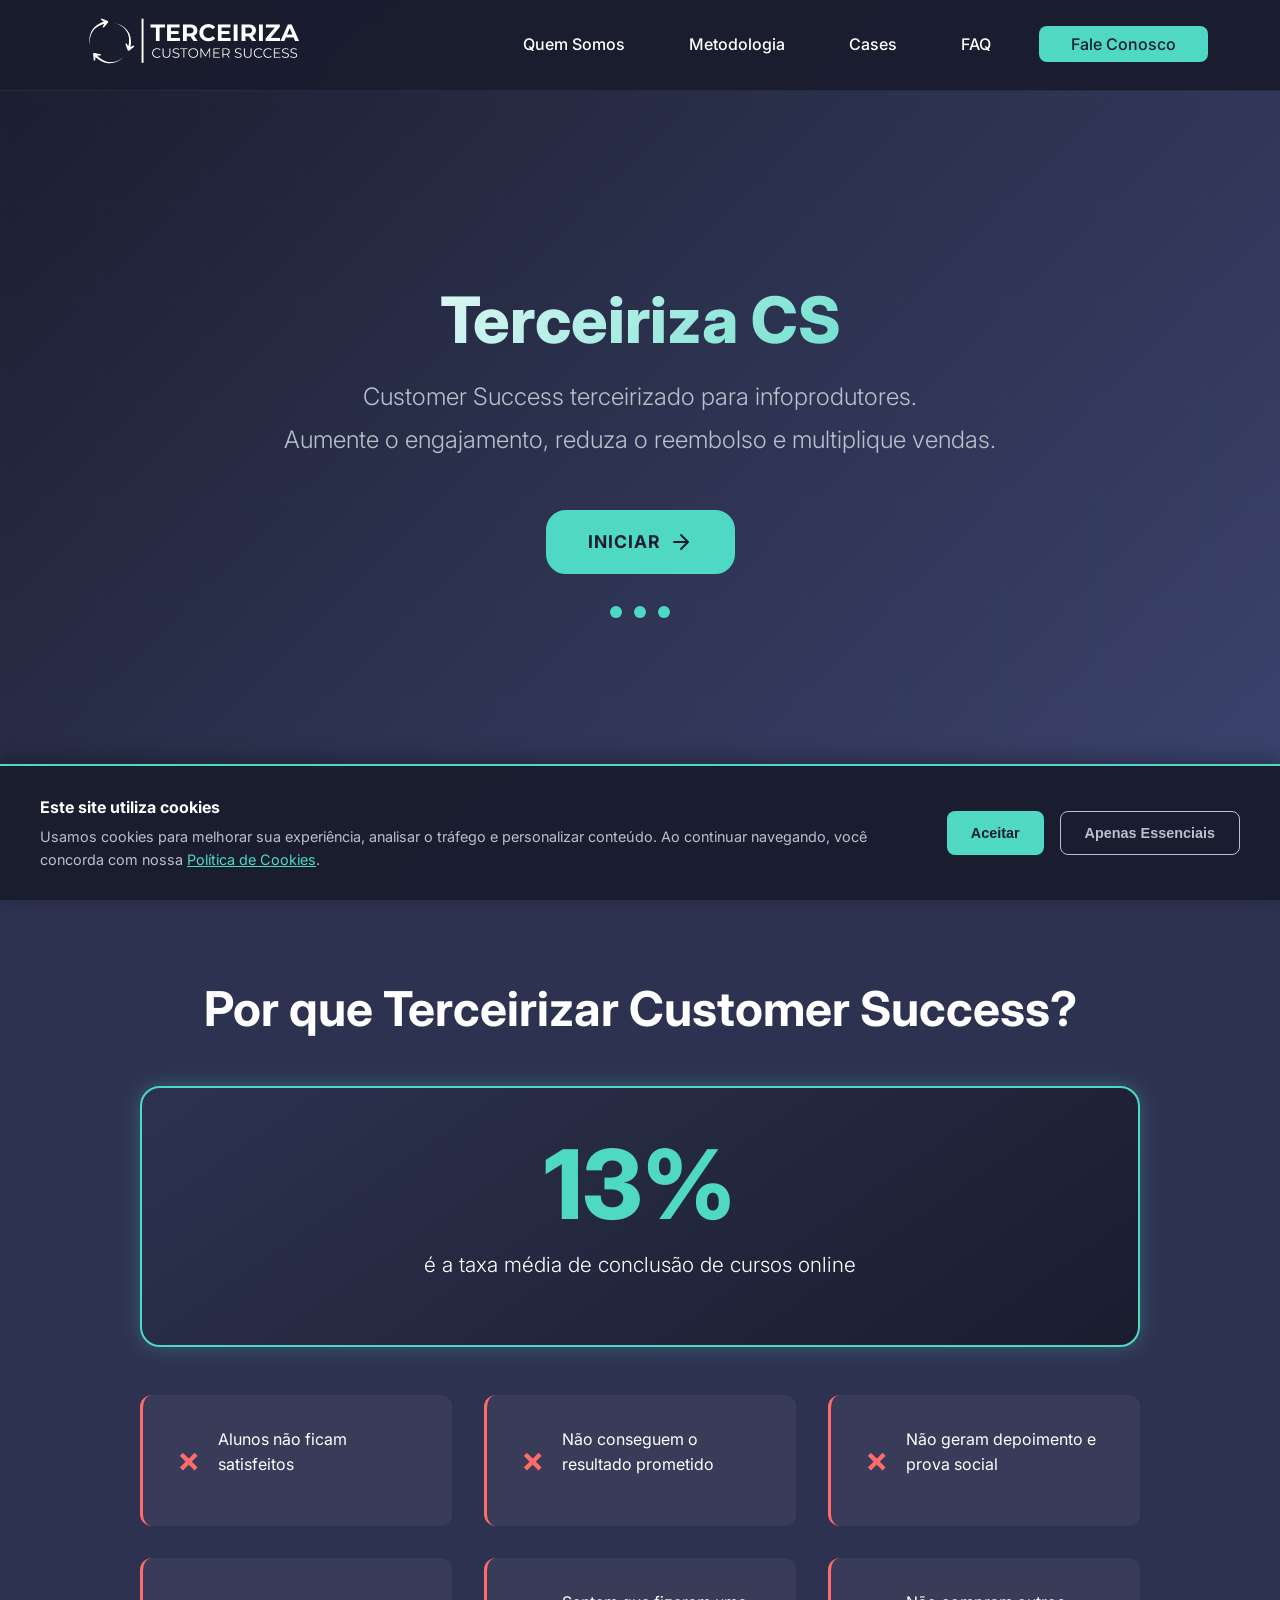
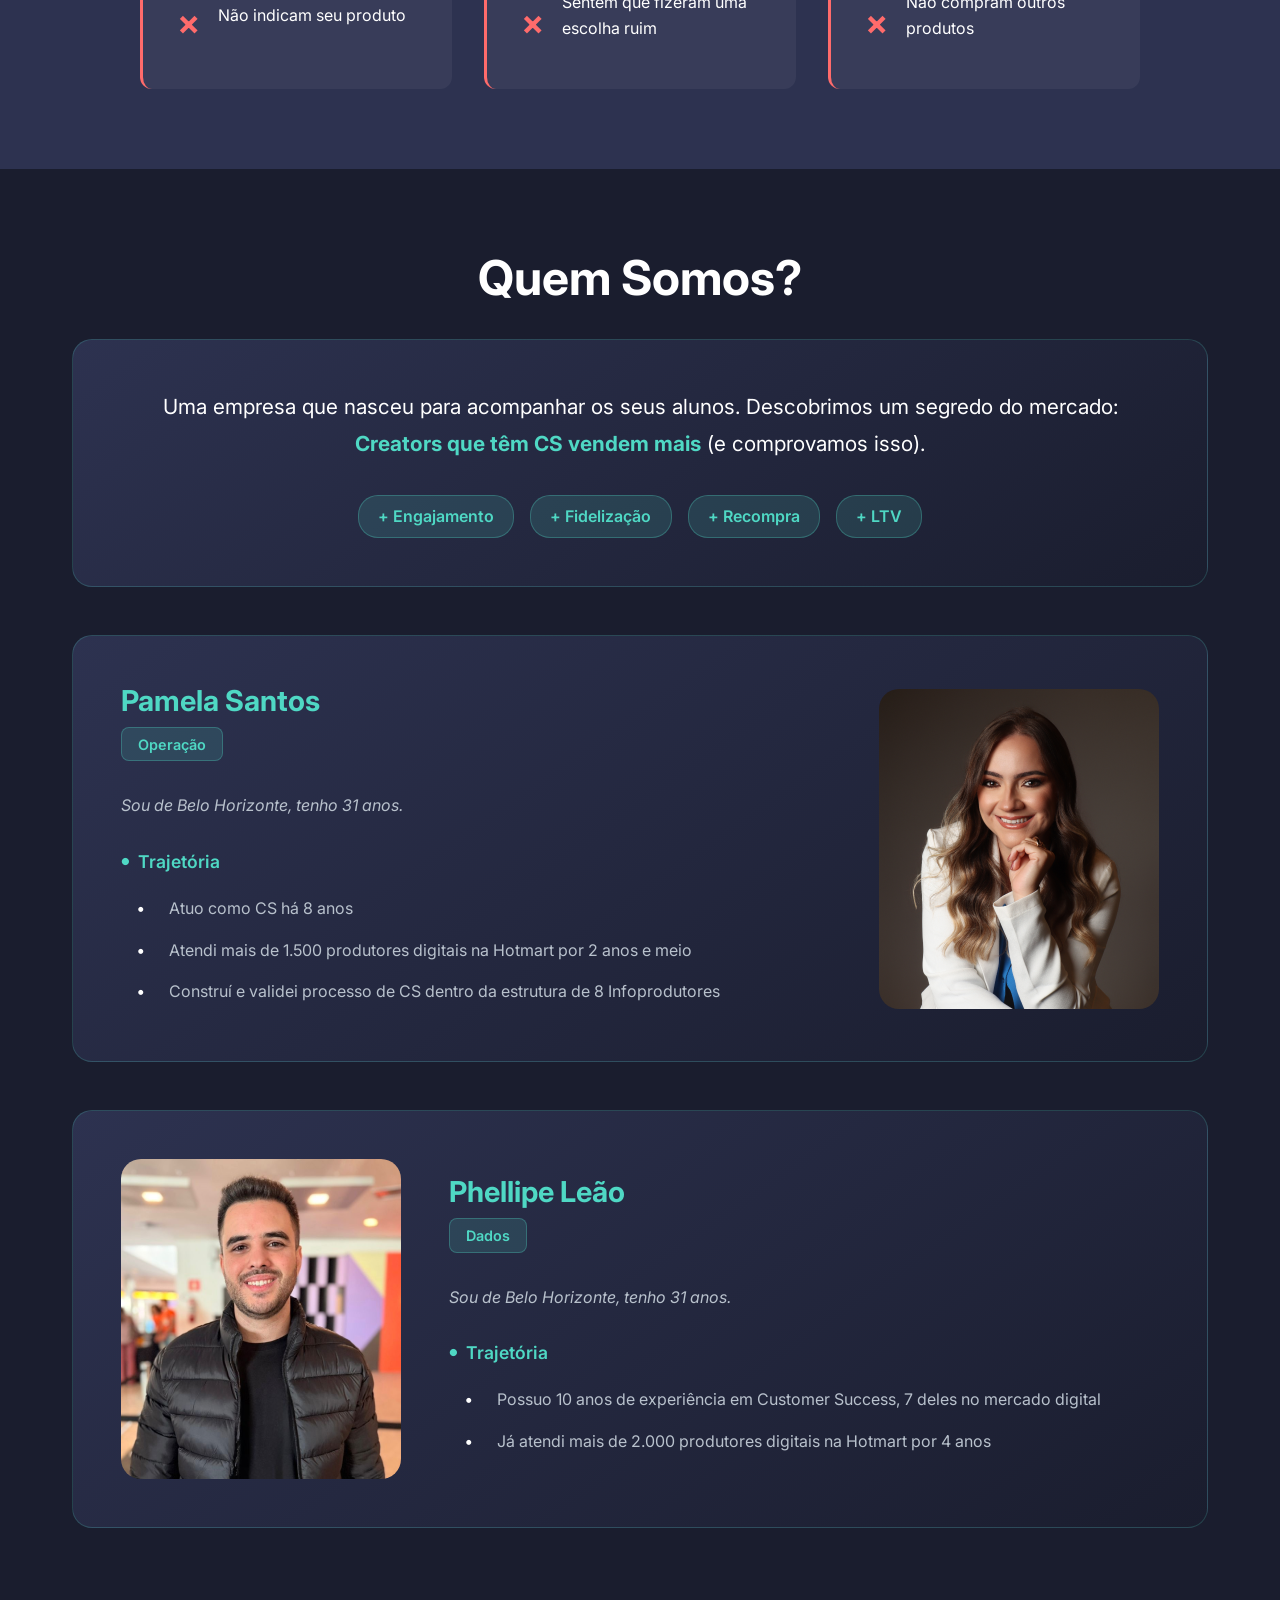
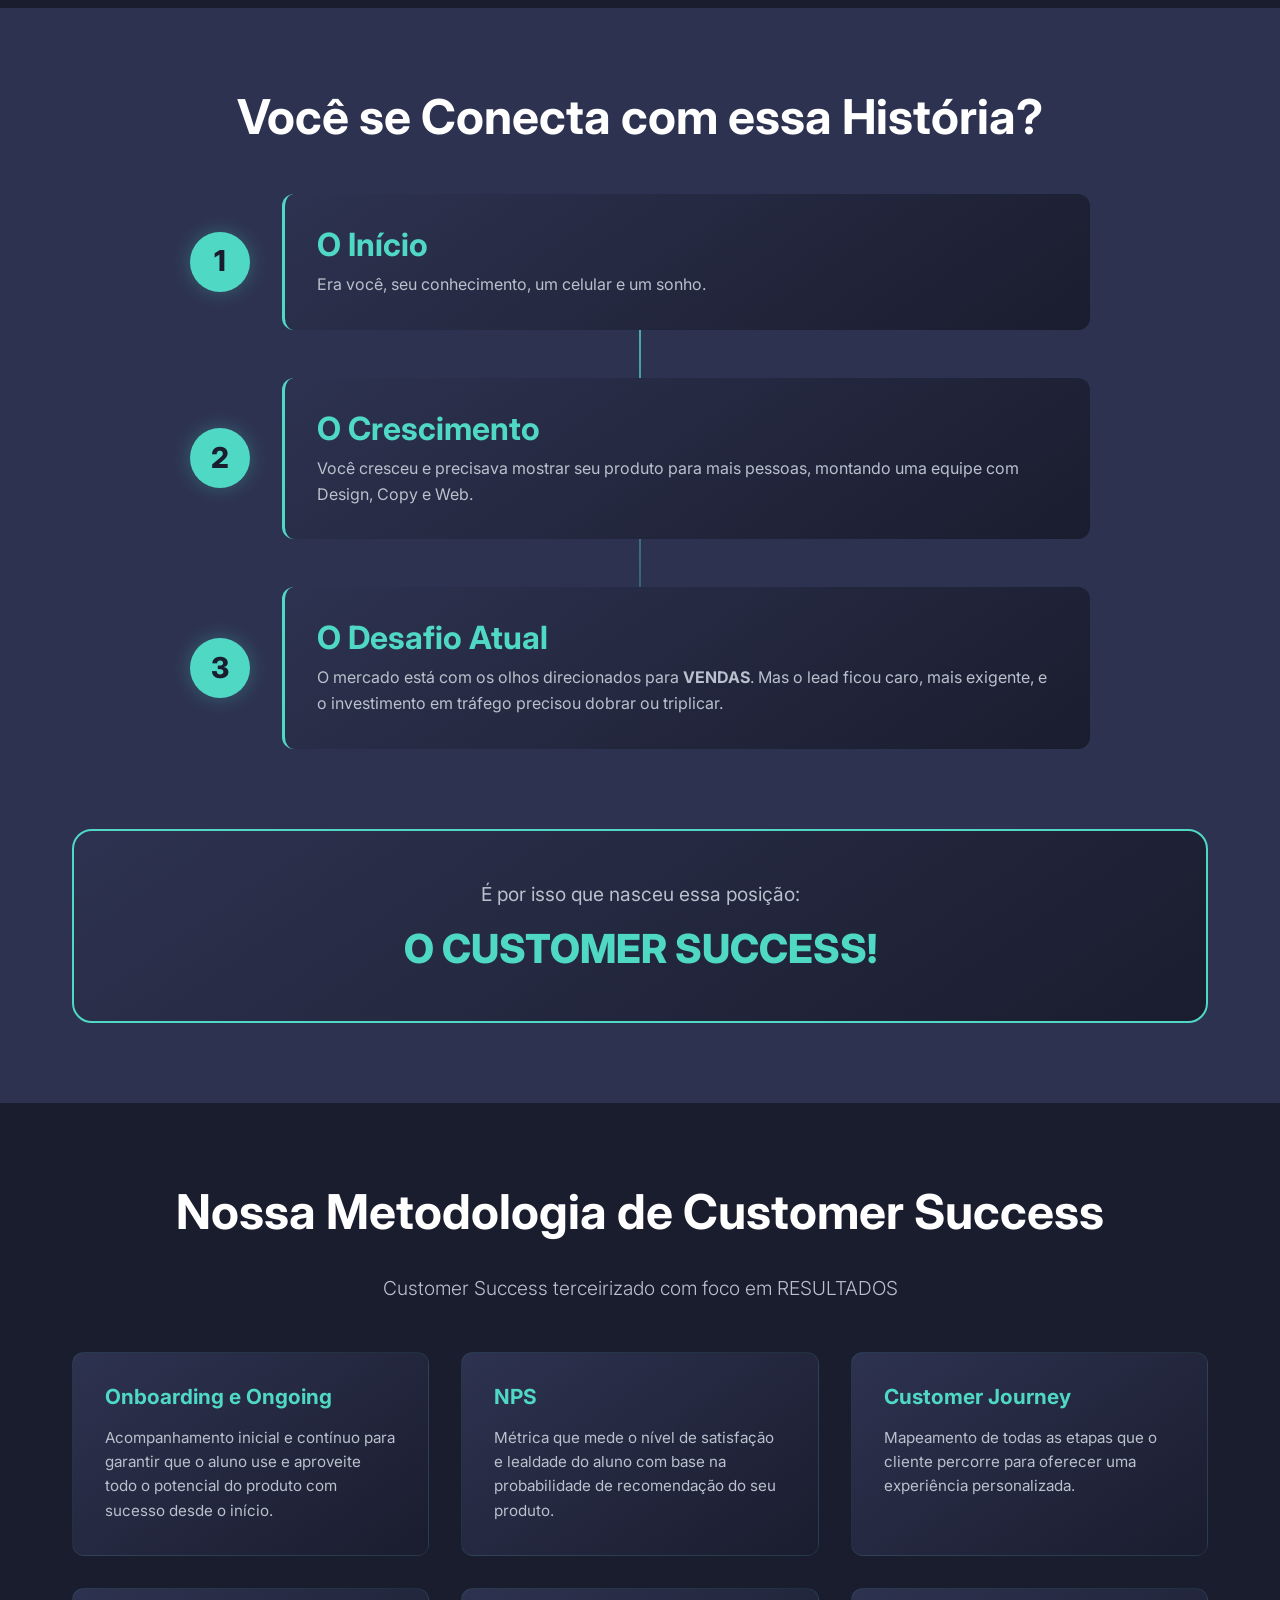
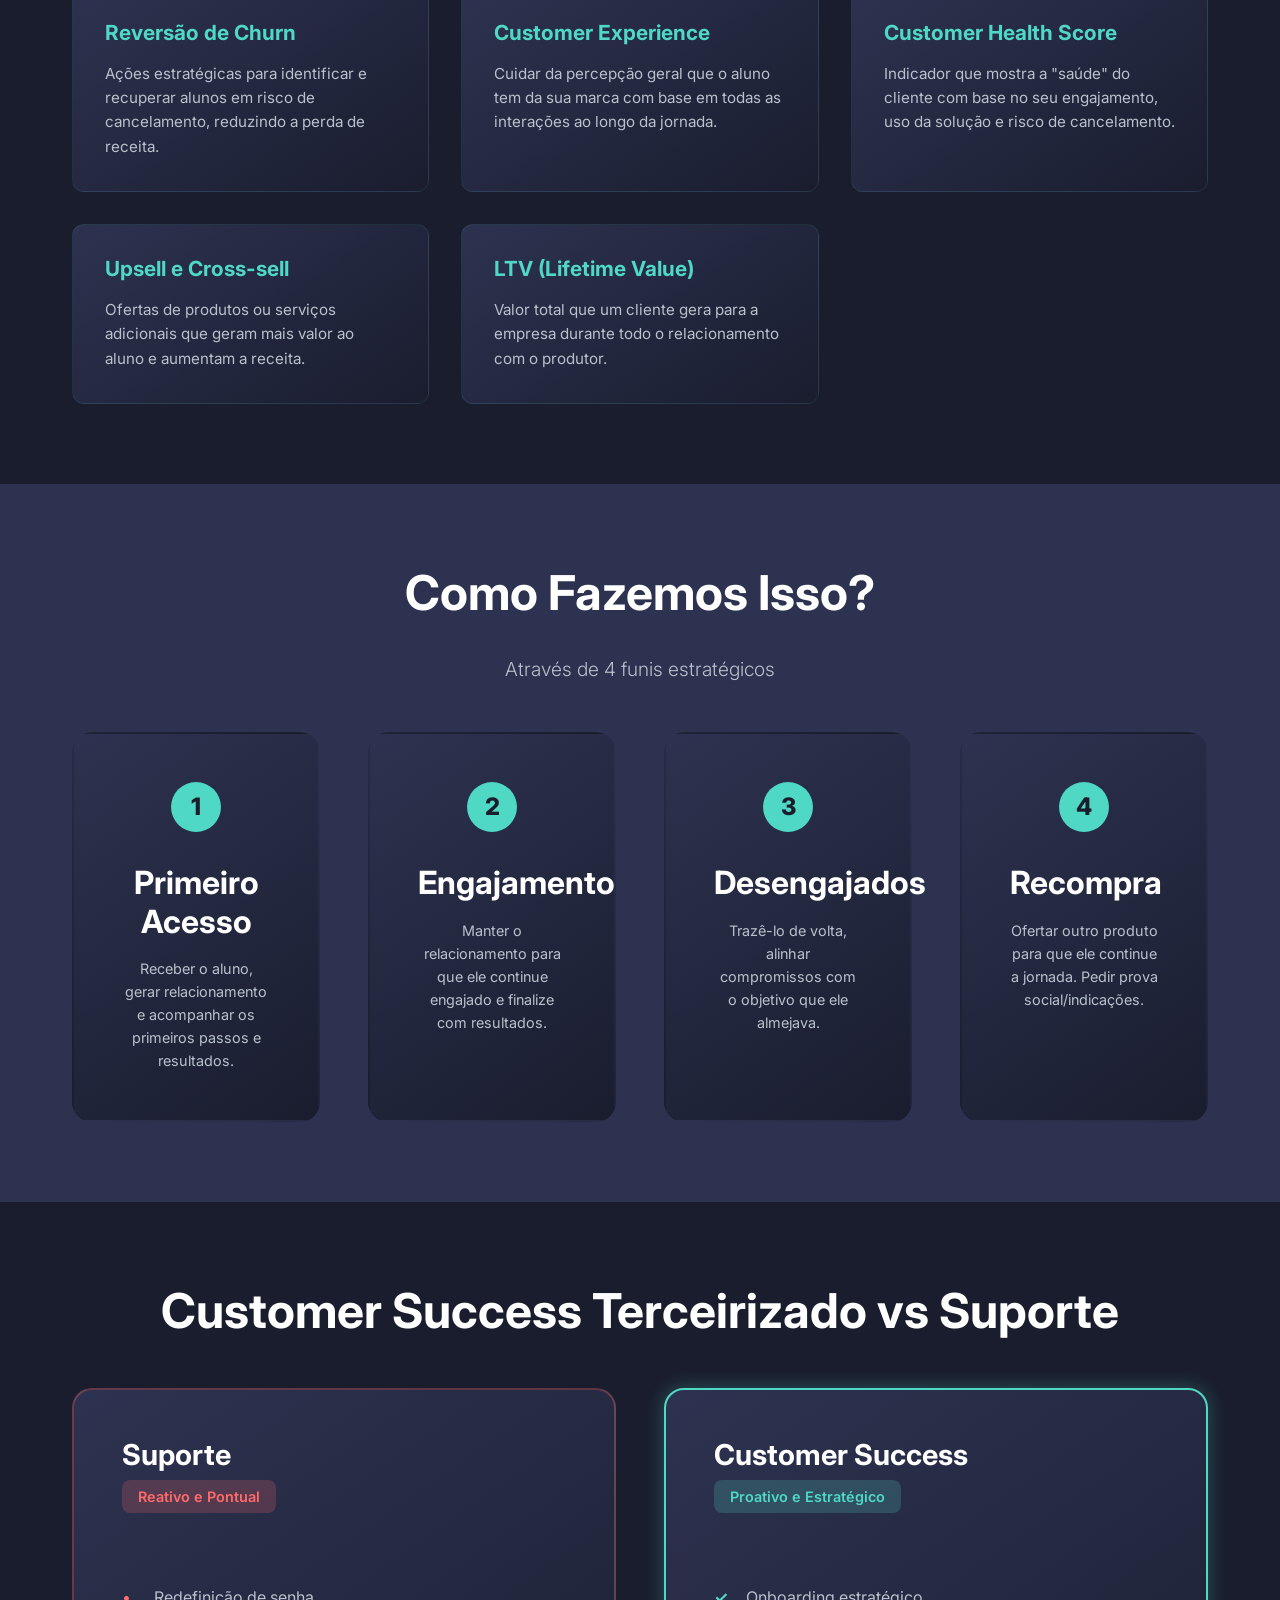
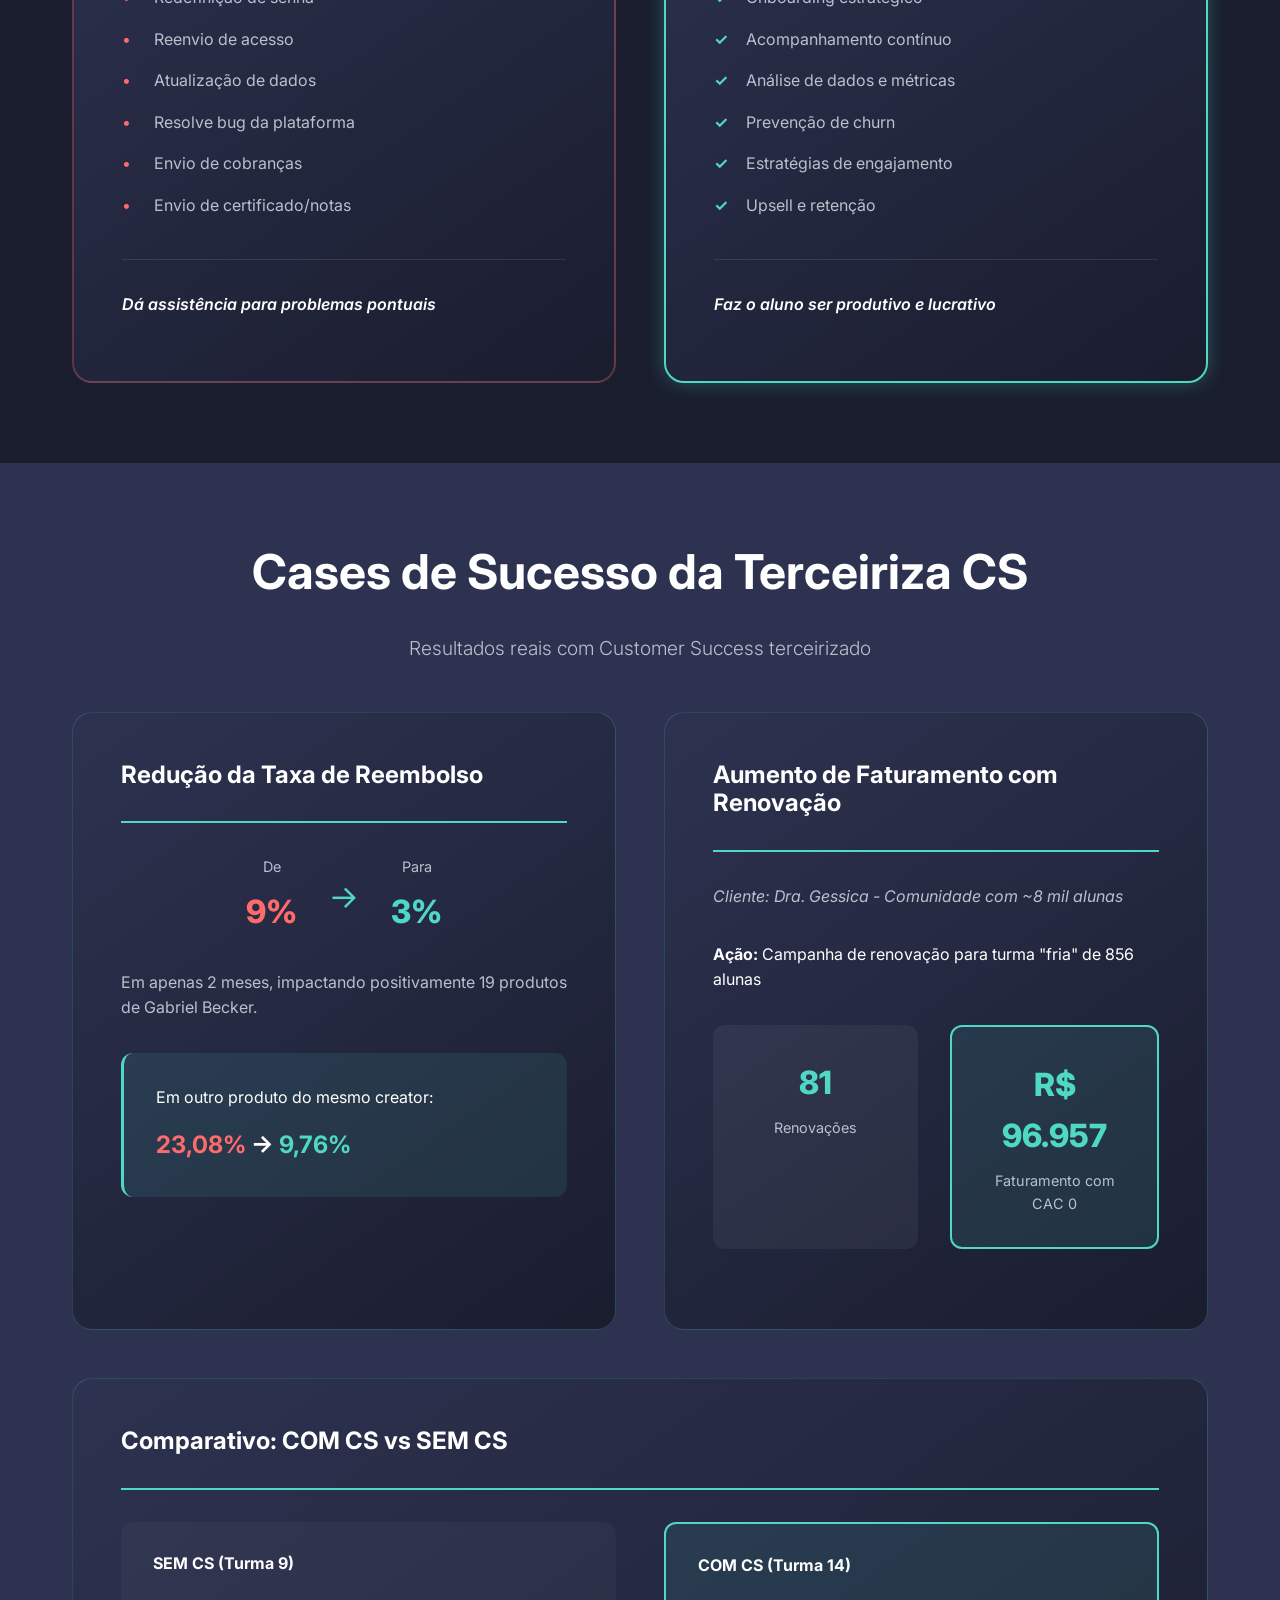
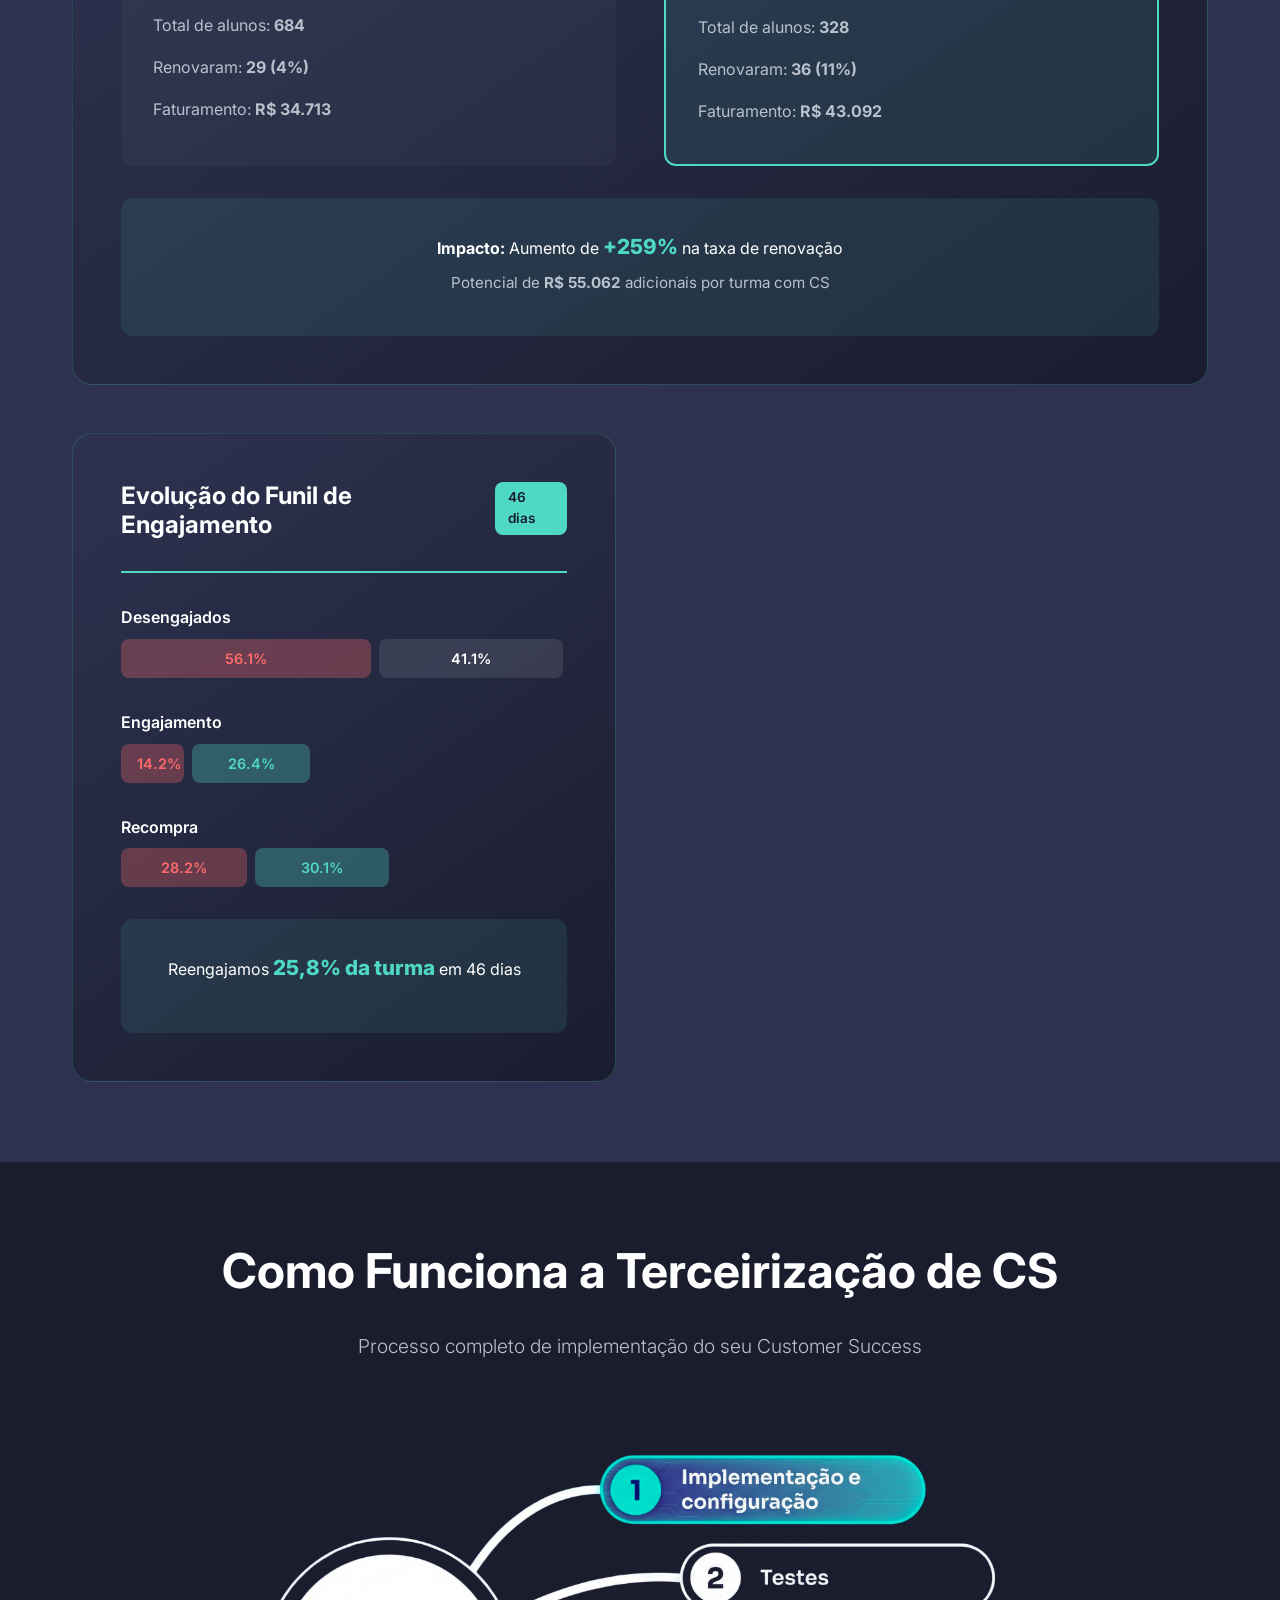
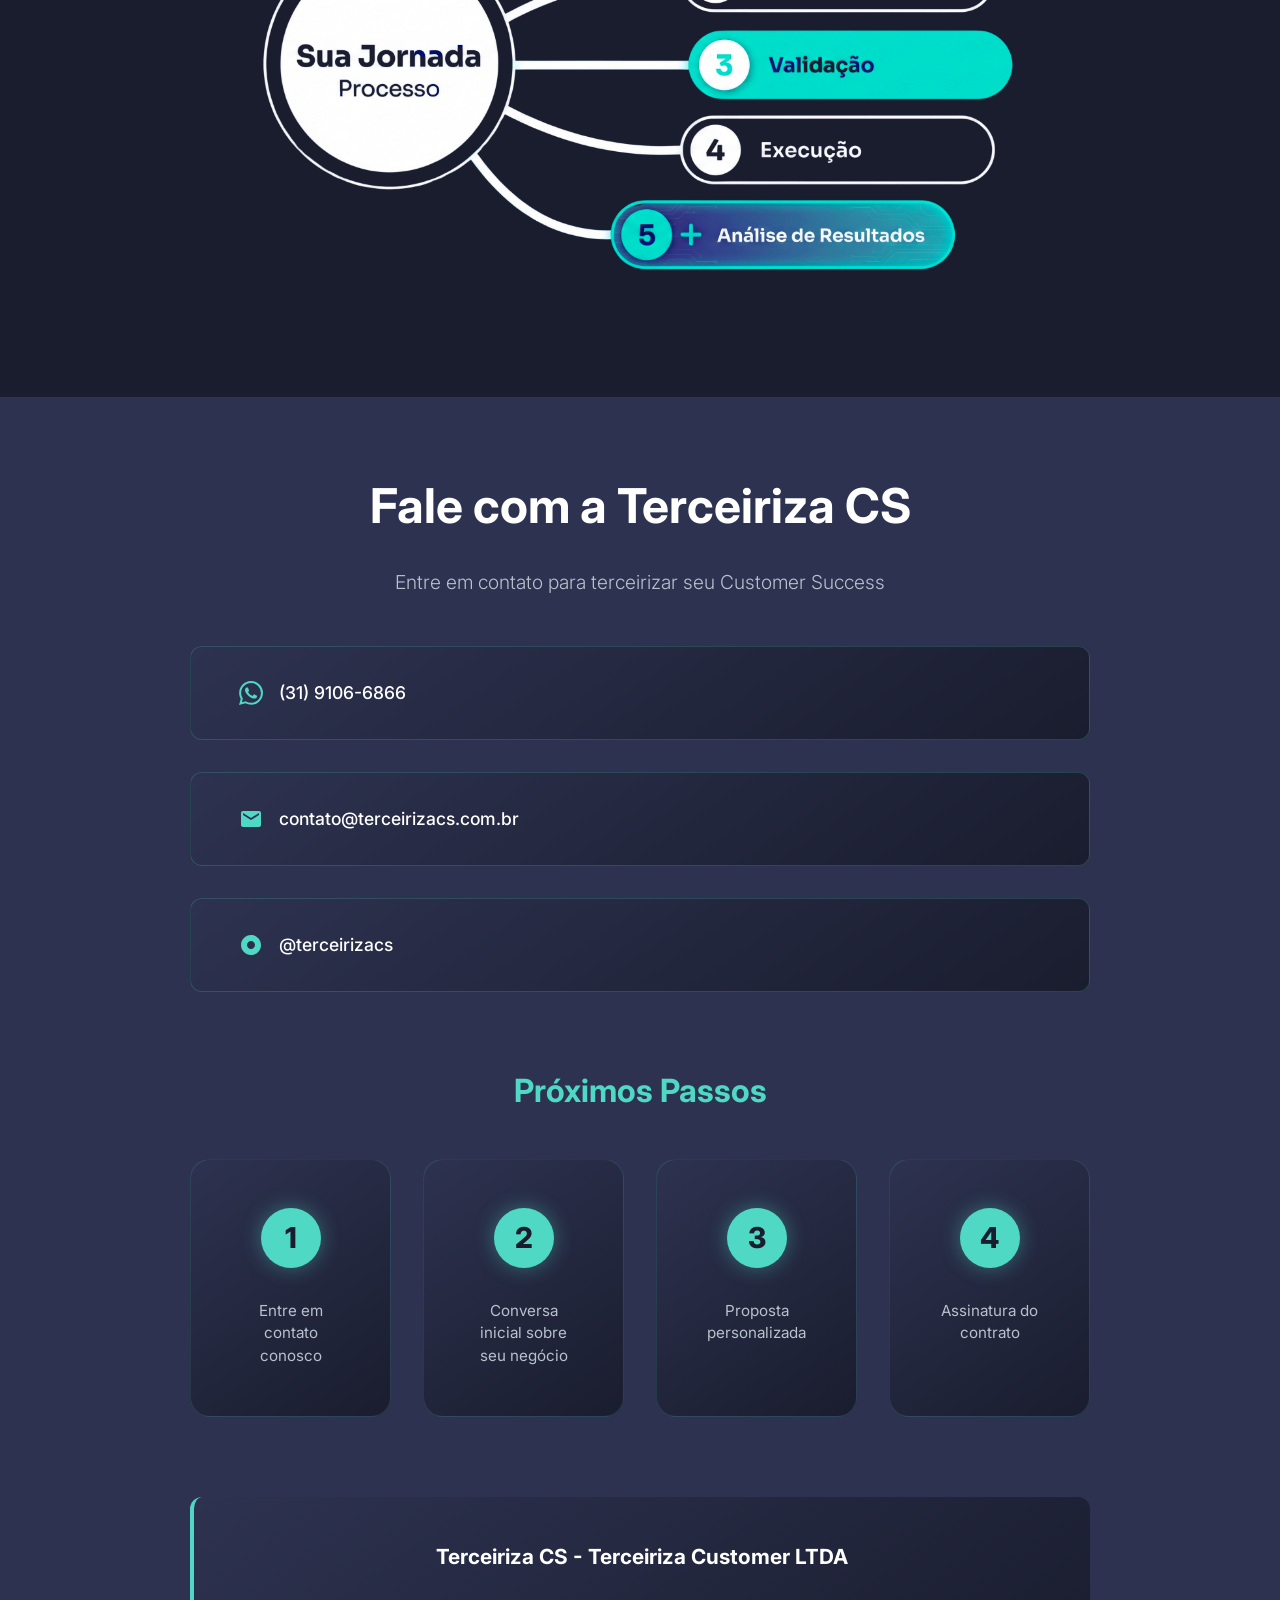
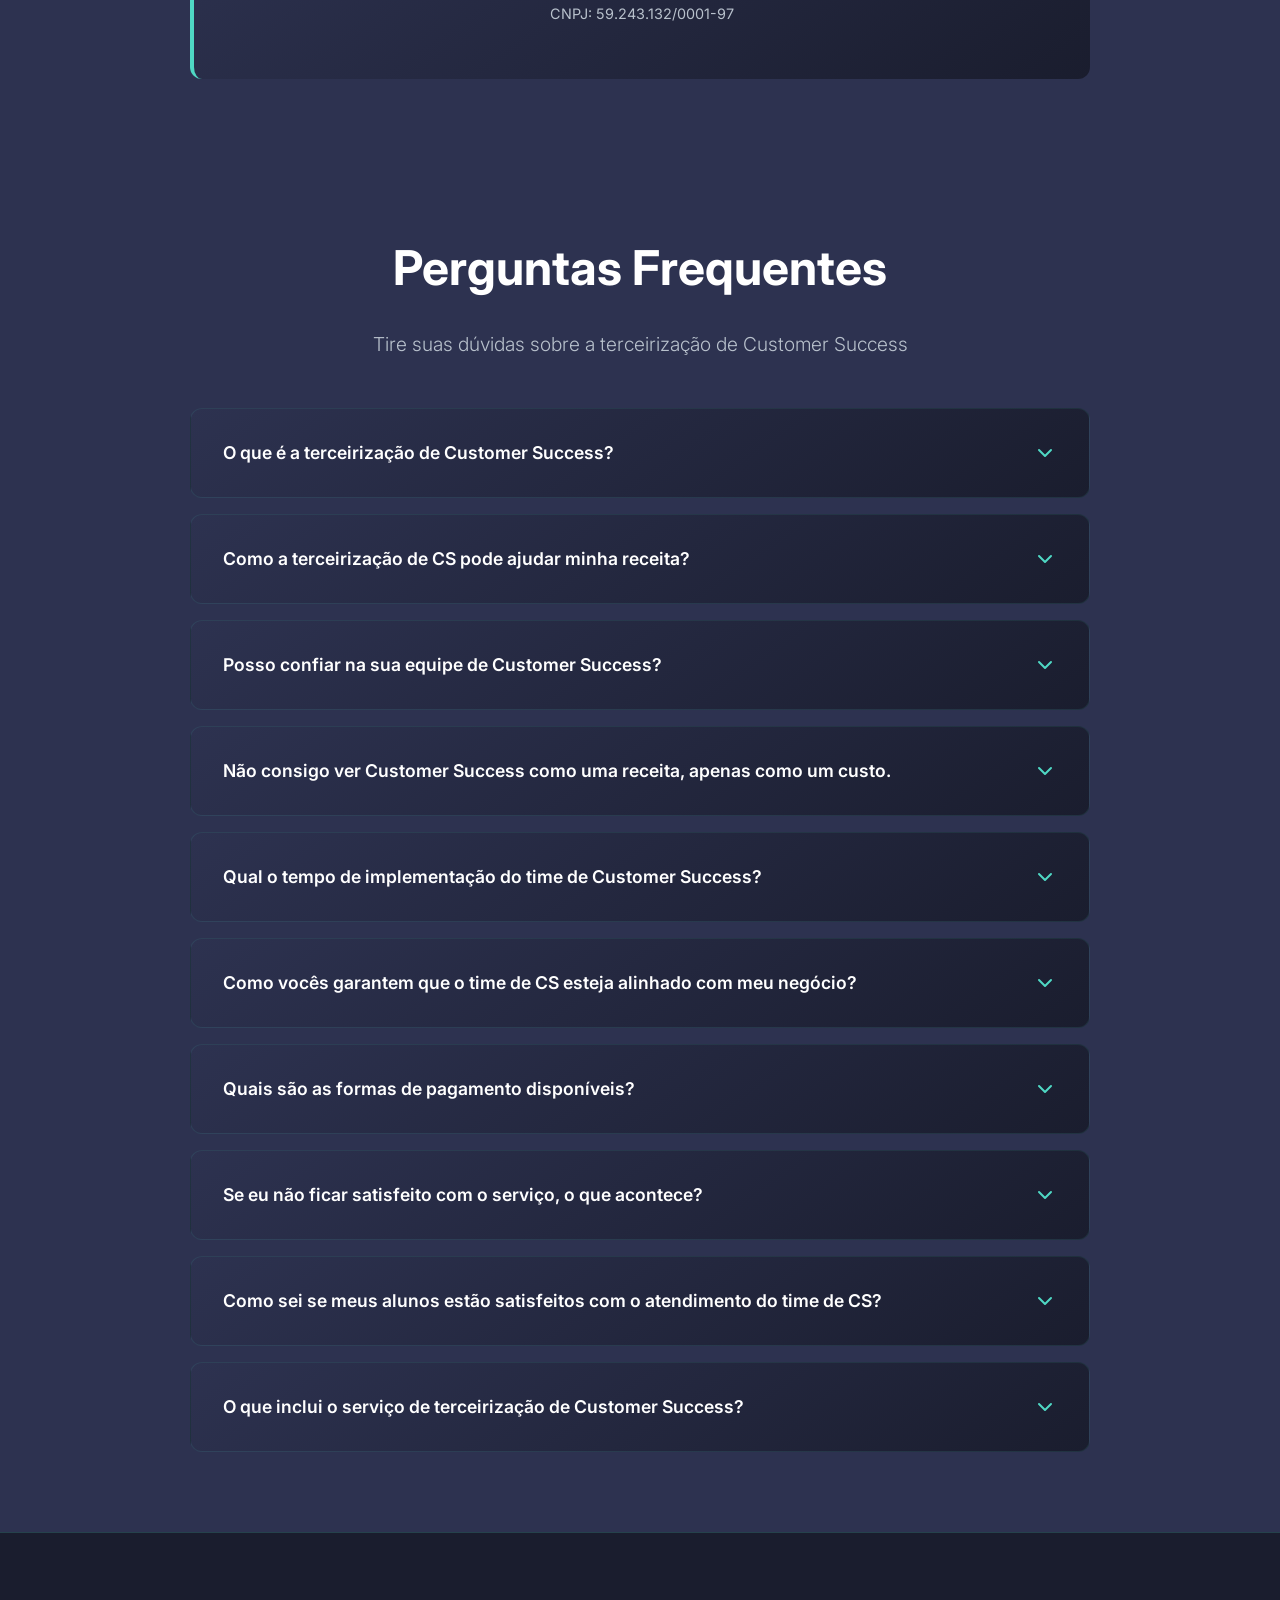
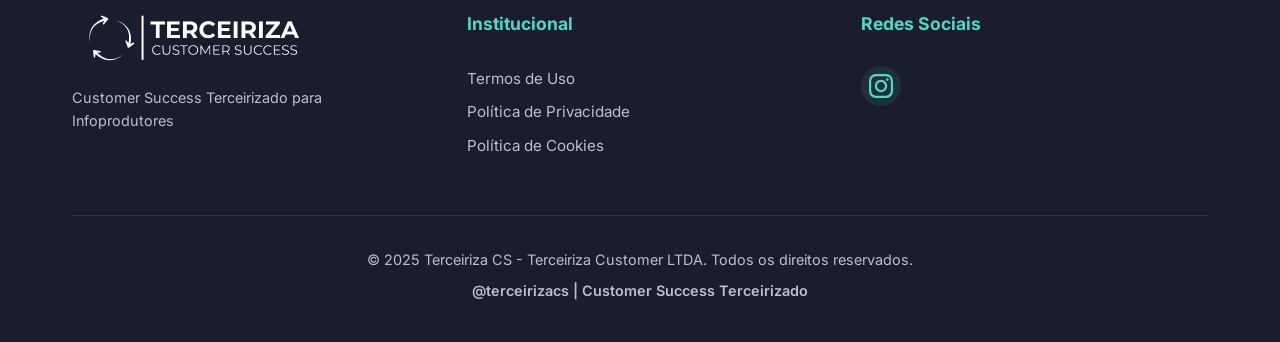
==== commit 14445854: "Corrige número de telefone visível no site para (31) 9106-6866 Co-Authored-By: Claude Opus 4.6 (1M c" ====
--- a/index.html
+++ b/index.html
@@ -60,7 +60,7 @@
       },
       "contactPoint": {
         "@type": "ContactPoint",
-        "telephone": "+55-31-99282-3833",
+        "telephone": "+55-31-9106-6866",
         "contactType": "Customer Service",
         "email": "contato@terceirizacs.com.br"
       },
@@ -506,14 +506,14 @@
 
             <div class="contact-content">
                 <div class="contact-methods">
-                    <a href="https://wa.me/5531992823833" target="_blank" rel="noopener noreferrer"
+                    <a href="https://wa.me/553191066866" target="_blank" rel="noopener noreferrer"
                         class="contact-item">
                         <svg width="24" height="24" viewBox="0 0 24 24" fill="none" xmlns="http://www.w3.org/2000/svg">
                             <path
                                 d="M17.472 14.382c-.297-.149-1.758-.867-2.03-.967-.273-.099-.471-.148-.67.15-.197.297-.767.966-.94 1.164-.173.199-.347.223-.644.075-.297-.15-1.255-.463-2.39-1.475-.883-.788-1.48-1.761-1.653-2.059-.173-.297-.018-.458.13-.606.134-.133.298-.347.446-.52.149-.174.198-.298.298-.497.099-.198.05-.371-.025-.52-.075-.149-.669-1.612-.916-2.207-.242-.579-.487-.5-.669-.51-.173-.008-.371-.01-.57-.01-.198 0-.52.074-.792.372-.272.297-1.04 1.016-1.04 2.479 0 1.462 1.065 2.875 1.213 3.074.149.198 2.096 3.2 5.077 4.487.709.306 1.262.489 1.694.625.712.227 1.36.195 1.871.118.571-.085 1.758-.719 2.006-1.413.248-.694.248-1.289.173-1.413-.074-.124-.272-.198-.57-.347m-5.421 7.403h-.004a9.87 9.87 0 01-5.031-1.378l-.361-.214-3.741.982.998-3.648-.235-.374a9.86 9.86 0 01-1.51-5.26c.001-5.45 4.436-9.884 9.888-9.884 2.64 0 5.122 1.03 6.988 2.898a9.825 9.825 0 012.893 6.994c-.003 5.45-4.437 9.884-9.885 9.884m8.413-18.297A11.815 11.815 0 0012.05 0C5.495 0 .16 5.335.157 11.892c0 2.096.547 4.142 1.588 5.945L.057 24l6.305-1.654a11.882 11.882 0 005.683 1.448h.005c6.554 0 11.89-5.335 11.893-11.893a11.821 11.821 0 00-3.48-8.413z"
                                 fill="currentColor" />
                         </svg>
-                        <span>(31) 99282-3833</span>
+                        <span>(31) 9106-6866</span>
                     </a>
                     <a href="mailto:contato@terceirizacs.com.br" class="contact-item">
                         <svg width="24" height="24" viewBox="0 0 24 24" fill="none" xmlns="http://www.w3.org/2000/svg">
